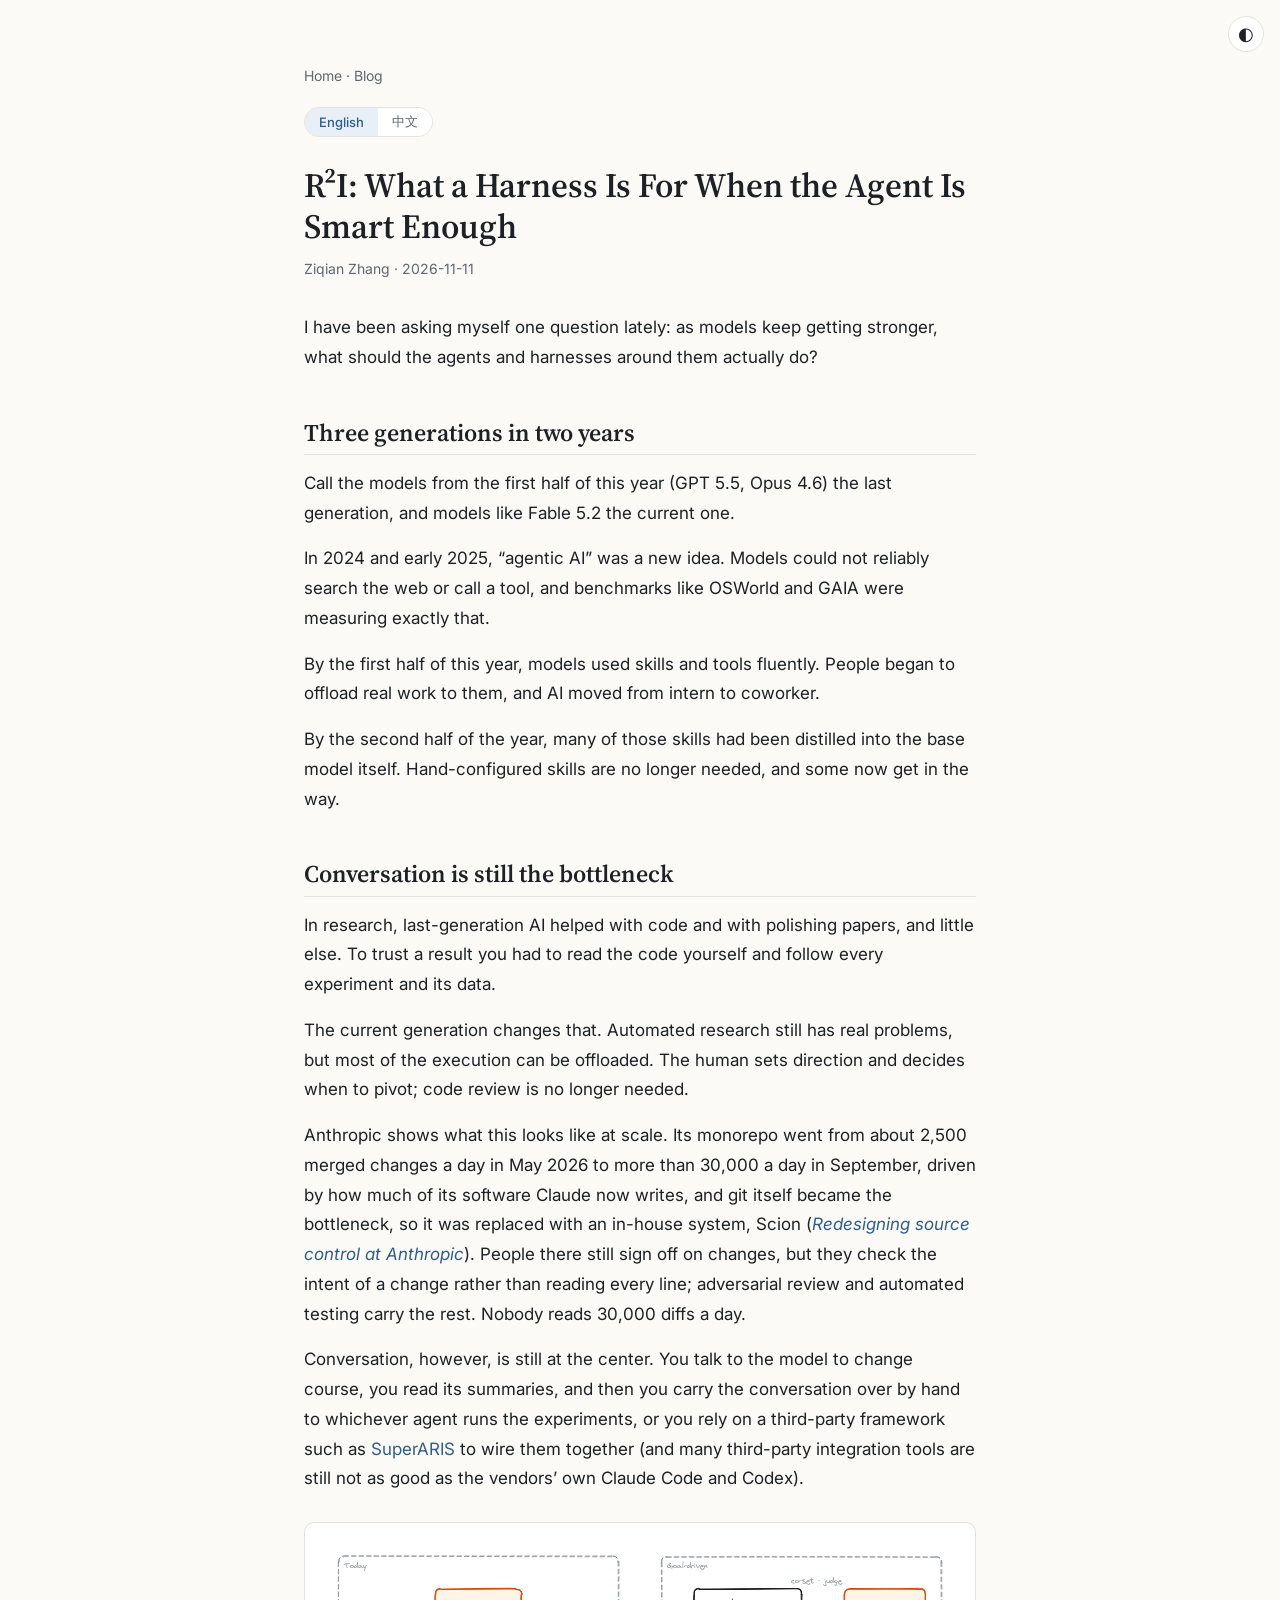
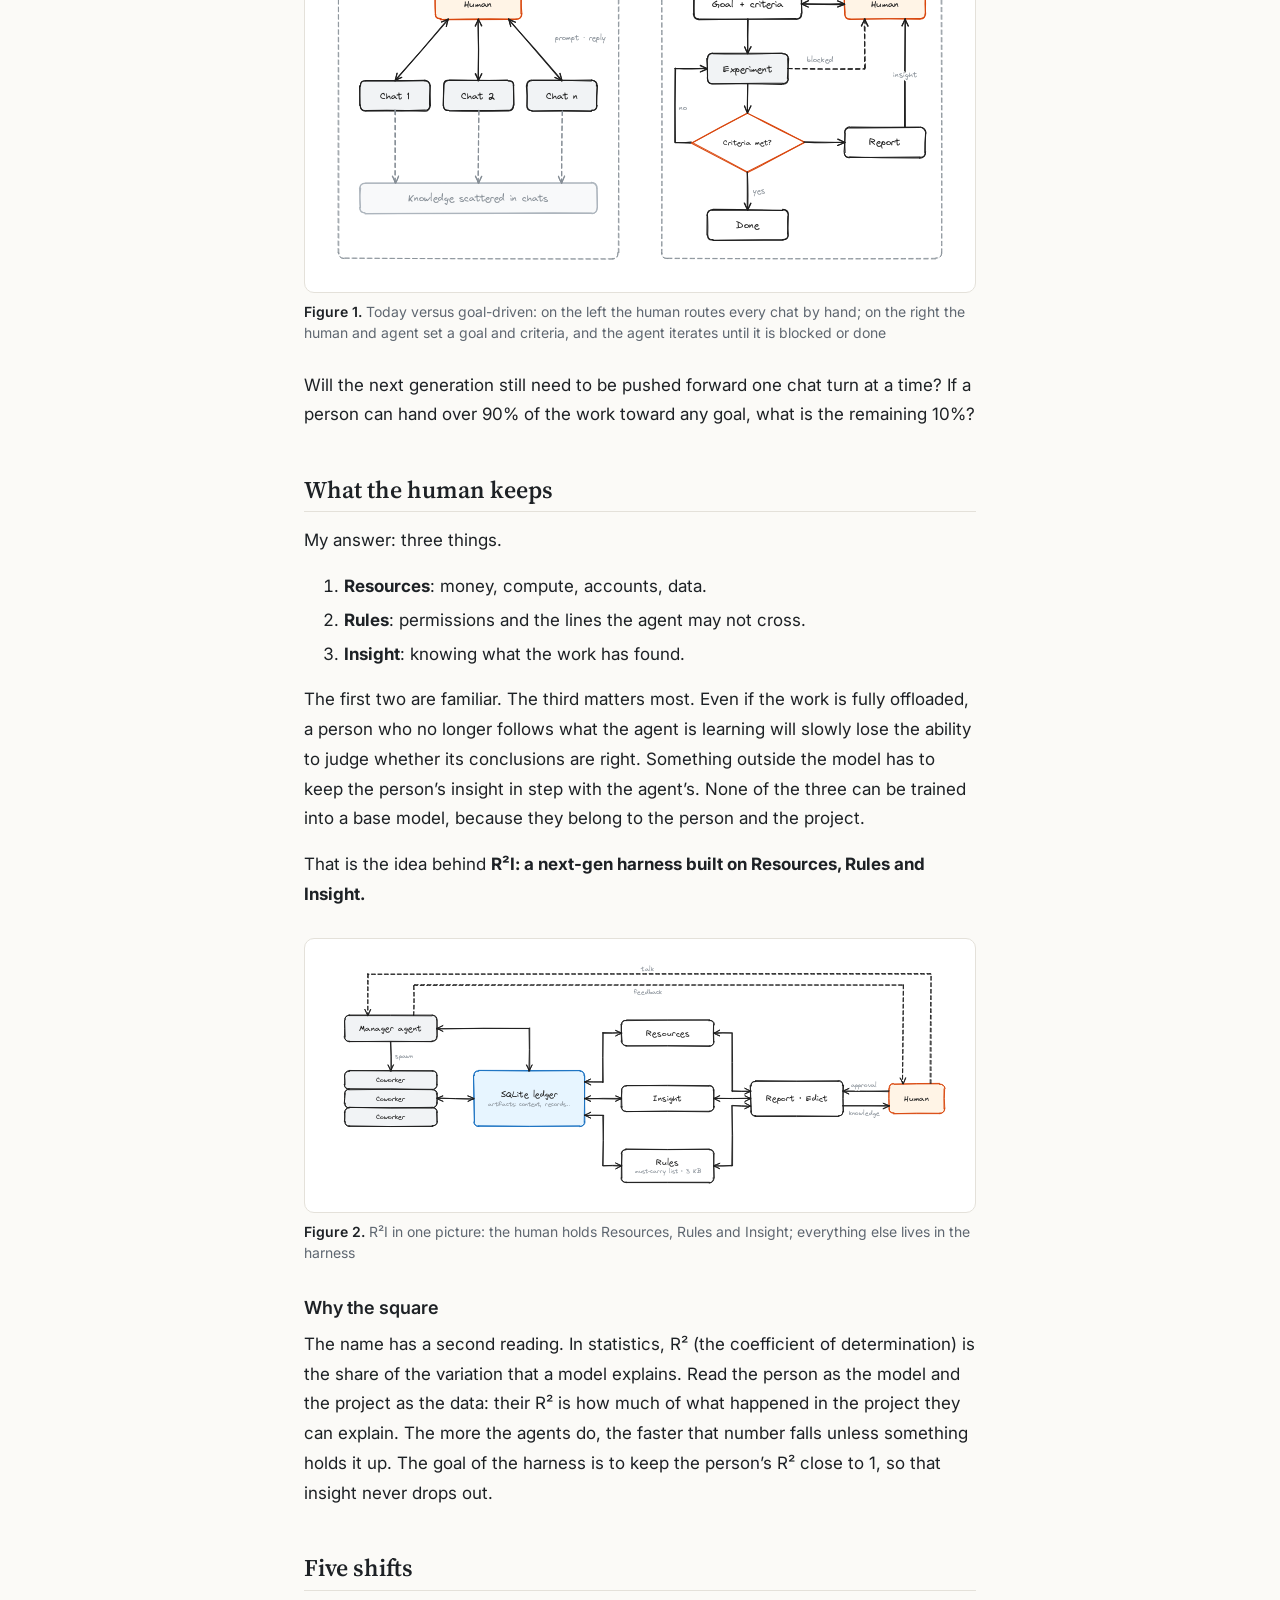
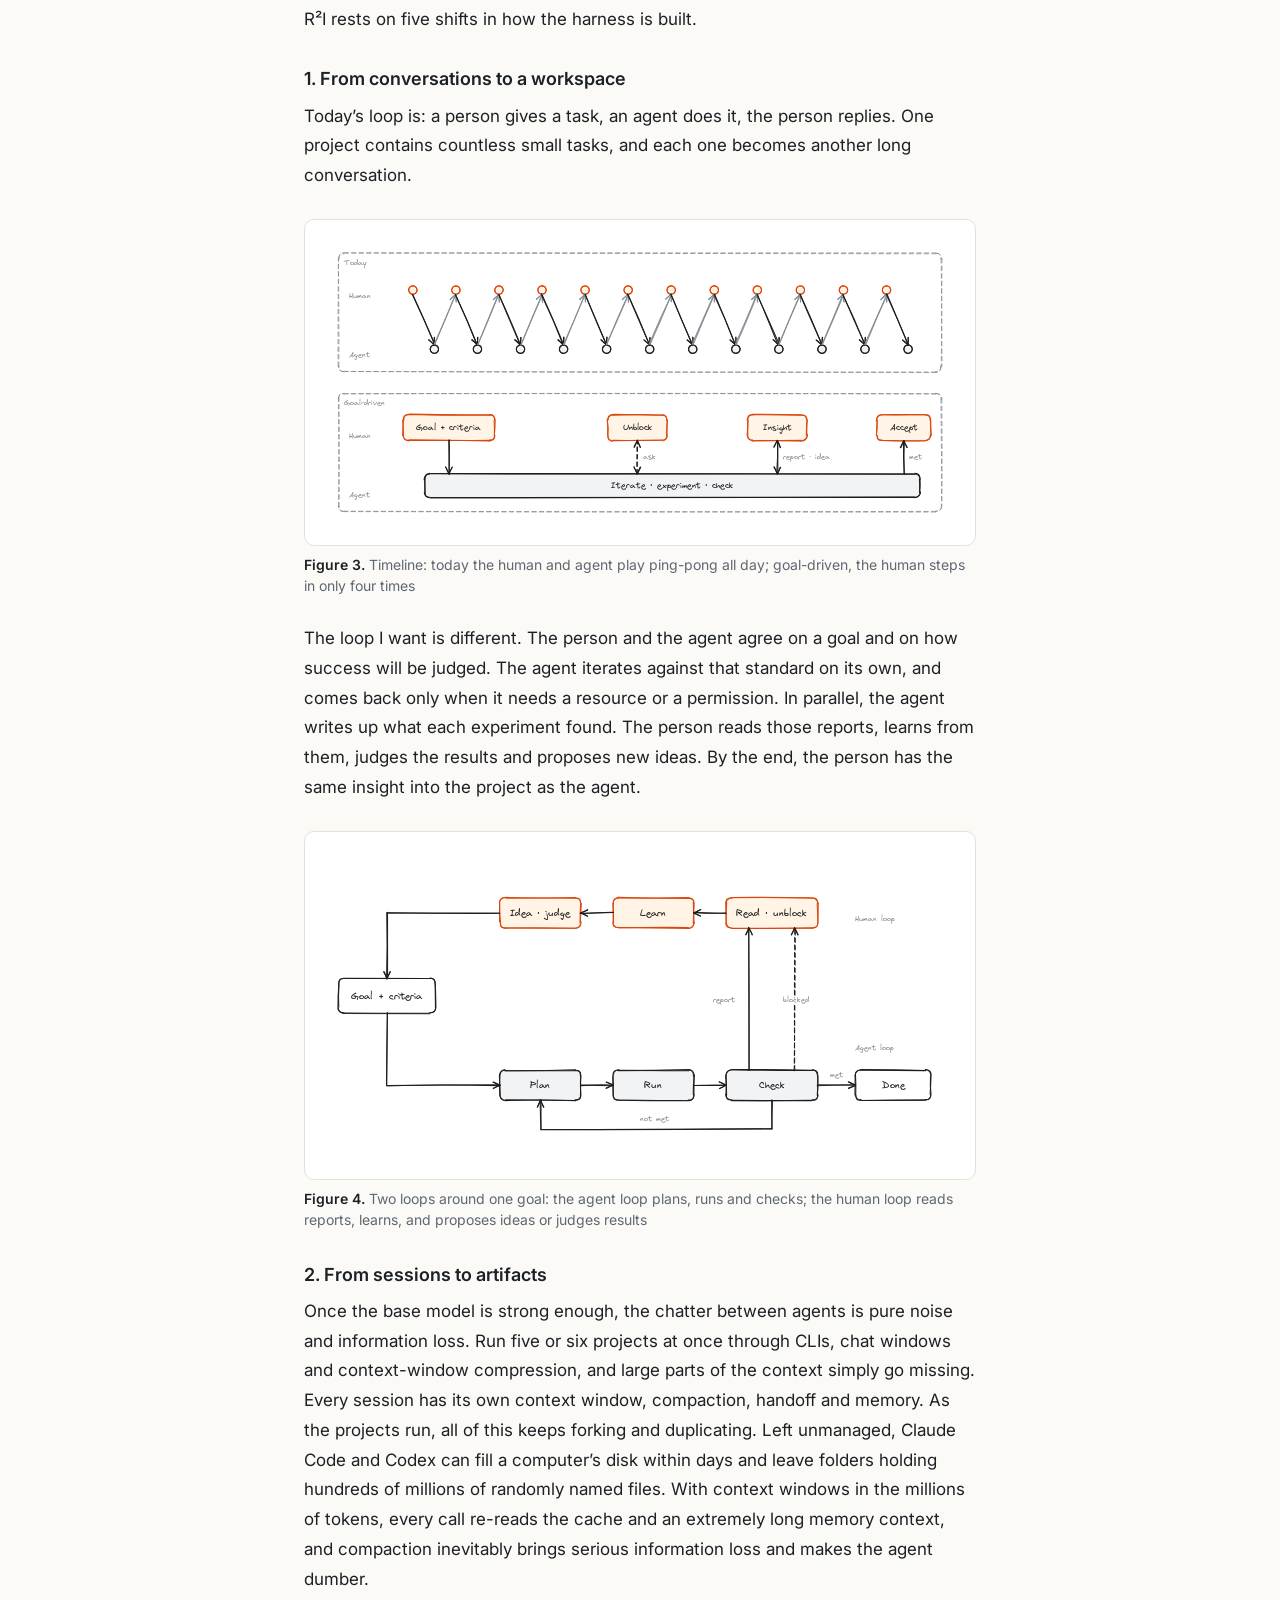
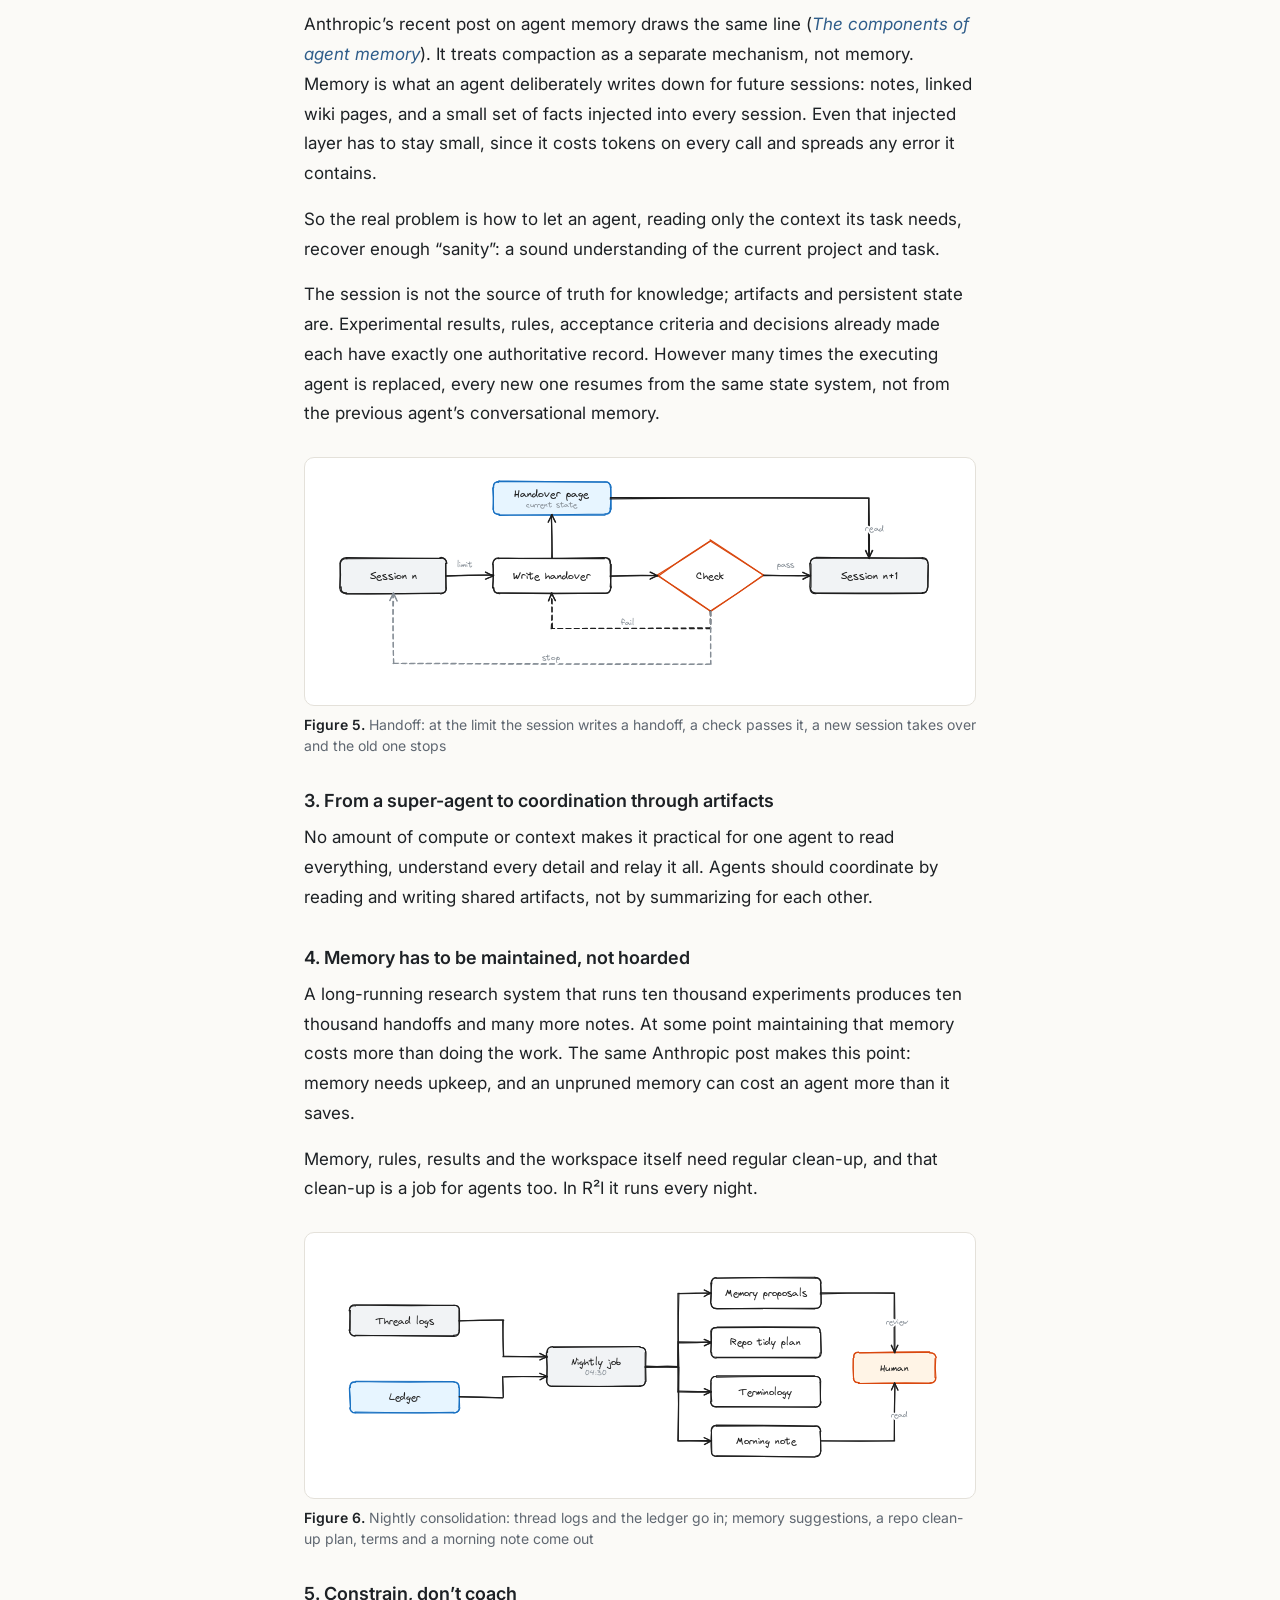
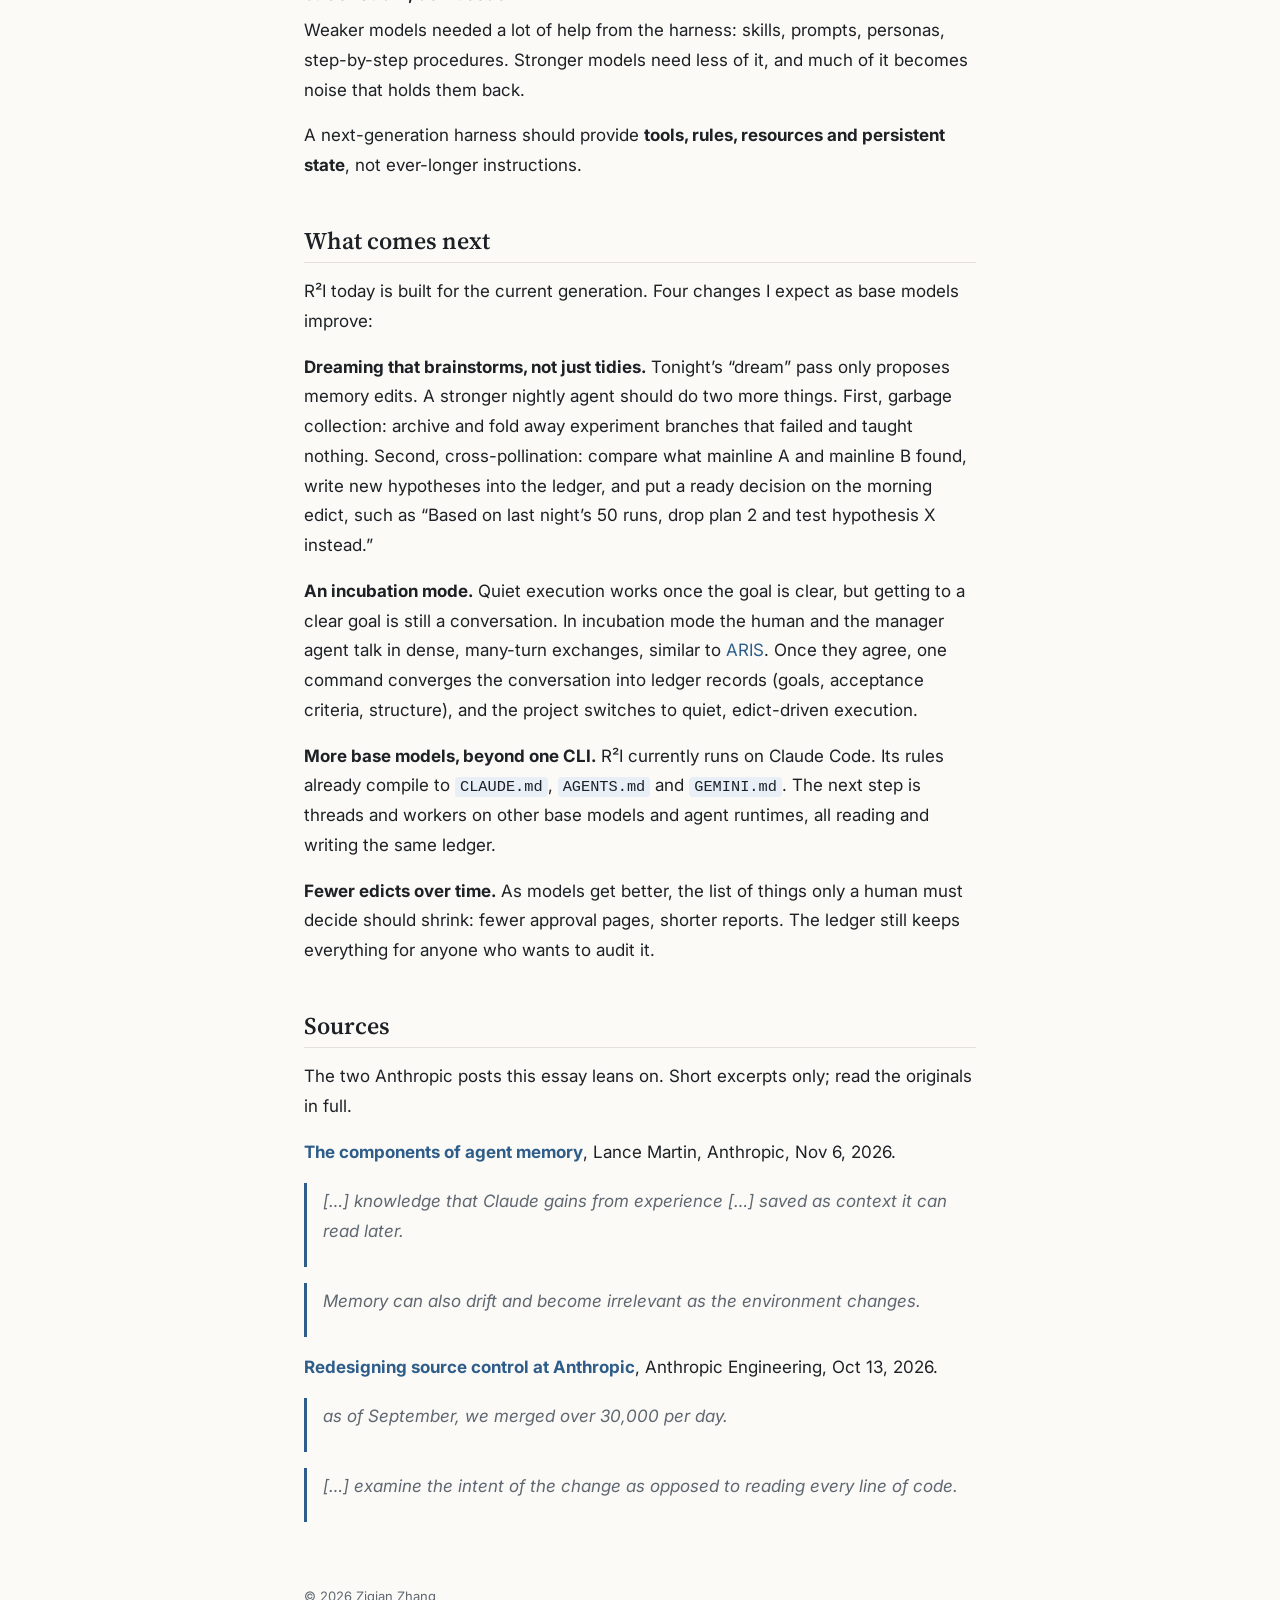
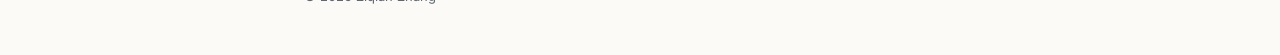
==== blog/r2i/index.html @ fbc0182d "Add blog: R²I post (English and Chinese) and blog index Co-Authored-By: Claude Opus 5.5 <noreply@ant" ====
<!doctype html>
<html lang="en">
<head>
<meta charset="utf-8">
<meta name="viewport" content="width=device-width, initial-scale=1">
<title>R²I: What a Harness Is For When the Agent Is Smart Enough</title>
<meta name="description" content="Resources, Rules, Insight: what a person should still hold when agents do the work, and five shifts for next-gen harnesses.">
<link rel="preconnect" href="https://fonts.googleapis.com">
<link rel="preconnect" href="https://fonts.gstatic.com" crossorigin>
<link href="https://fonts.googleapis.com/css2?family=Inter:wght@400;500;600&family=Source+Serif+4:opsz,wght@8..60,600&display=swap" rel="stylesheet">
<link rel="stylesheet" href="../../assets/style.css">
<link rel="stylesheet" href="../../blog/blog.css">
</head>
<body>
<button class="theme-toggle" id="theme-toggle" type="button" aria-label="Toggle dark mode">◐</button>

<main class="post">
<nav class="crumbs"><a href="../../">Home</a> · <a href="../">Blog</a></nav>
<div class="lang-toggle" role="group" aria-label="Language"><button type="button" data-set-lang="en">English</button><button type="button" data-set-lang="zh">中文</button></div>
<article data-lang="en">
<header class="post-head"><h1>R²I: What a Harness Is For When the Agent Is Smart Enough</h1><p class="byline">Ziqian Zhang · <time datetime="2026-11-11">2026-11-11</time></p></header>
<p>I have been asking myself one question lately: as models keep getting stronger, what should the agents and harnesses around them actually do?</p>
<h2 id="three-generations-in-two-years">Three generations in two years</h2>
<p>Call the models from the first half of this year (GPT 5.5, Opus 4.6) the last generation, and models like Fable 5.2 the current one.</p>
<p>In 2024 and early 2025, “agentic AI” was a new idea. Models could not reliably search the web or call a tool, and benchmarks like OSWorld and GAIA were measuring exactly that.</p>
<p>By the first half of this year, models used skills and tools fluently. People began to offload real work to them, and AI moved from intern to coworker.</p>
<p>By the second half of the year, many of those skills had been distilled into the base model itself. Hand-configured skills are no longer needed, and some now get in the way.</p>
<h2 id="conversation-is-still-the-bottleneck">Conversation is still the bottleneck</h2>
<p>In research, last-generation AI helped with code and with polishing papers, and little else. To trust a result you had to read the code yourself and follow every experiment and its data.</p>
<p>The current generation changes that. Automated research still has real problems, but most of the execution can be offloaded. The human sets direction and decides when to pivot; code review is no longer needed.</p>
<p>Anthropic shows what this looks like at scale. Its monorepo went from about 2,500 merged changes a day in May 2026 to more than 30,000 a day in September, driven by how much of its software Claude now writes, and git itself became the bottleneck, so it was replaced with an in-house system, Scion (<a href="https://www.anthropic.com/engineering/redesigning-source-control"><em>Redesigning source control at Anthropic</em></a>). People there still sign off on changes, but they check the intent of a change rather than reading every line; adversarial review and automated testing carry the rest. Nobody reads 30,000 diffs a day.</p>
<p>Conversation, however, is still at the center. You talk to the model to change course, you read its summaries, and then you carry the conversation over by hand to whichever agent runs the experiments, or you rely on a third-party framework such as <a href="https://github.com/wanshuiyin/SuperARIS">SuperARIS</a> to wire them together (and many third-party integration tools are still not as good as the vendors’ own Claude Code and Codex).</p>
<figure>
<img src="img/a1-mode-side-by-side.svg" alt="Today versus goal-driven: on the left the human routes every chat by hand; on the right the human and agent set a goal and criteria, and the agent iterates until it is blocked or done" />
<figcaption aria-hidden="true">Today versus goal-driven: on the left the human routes every chat by hand; on the right the human and agent set a goal and criteria, and the agent iterates until it is blocked or done</figcaption>
</figure>
<p>Will the next generation still need to be pushed forward one chat turn at a time? If a person can hand over 90% of the work toward any goal, what is the remaining 10%?</p>
<h2 id="what-the-human-keeps">What the human keeps</h2>
<p>My answer: three things.</p>
<ol type="1">
<li><strong>Resources</strong>: money, compute, accounts, data.</li>
<li><strong>Rules</strong>: permissions and the lines the agent may not cross.</li>
<li><strong>Insight</strong>: knowing what the work has found.</li>
</ol>
<p>The first two are familiar. The third matters most. Even if the work is fully offloaded, a person who no longer follows what the agent is learning will slowly lose the ability to judge whether its conclusions are right. Something outside the model has to keep the person’s insight in step with the agent’s. None of the three can be trained into a base model, because they belong to the person and the project.</p>
<p>That is the idea behind <strong>R²I: a next-gen harness built on Resources, Rules and Insight.</strong></p>
<figure>
<img src="img/c-simple.svg" alt="R²I in one picture: the human holds Resources, Rules and Insight; everything else lives in the harness" />
<figcaption aria-hidden="true">R²I in one picture: the human holds Resources, Rules and Insight; everything else lives in the harness</figcaption>
</figure>
<h3 id="why-the-square">Why the square</h3>
<p>The name has a second reading. In statistics, R² (the coefficient of determination) is the share of the variation that a model explains. Read the person as the model and the project as the data: their R² is how much of what happened in the project they can explain. The more the agents do, the faster that number falls unless something holds it up. The goal of the harness is to keep the person’s R² close to 1, so that insight never drops out.</p>
<h2 id="five-shifts">Five shifts</h2>
<p>R²I rests on five shifts in how the harness is built.</p>
<h3 id="from-conversations-to-a-workspace">1. From conversations to a workspace</h3>
<p>Today’s loop is: a person gives a task, an agent does it, the person replies. One project contains countless small tasks, and each one becomes another long conversation.</p>
<figure>
<img src="img/a2-mode-timeline.svg" alt="Timeline: today the human and agent play ping-pong all day; goal-driven, the human steps in only four times" />
<figcaption aria-hidden="true">Timeline: today the human and agent play ping-pong all day; goal-driven, the human steps in only four times</figcaption>
</figure>
<p>The loop I want is different. The person and the agent agree on a goal and on how success will be judged. The agent iterates against that standard on its own, and comes back only when it needs a resource or a permission. In parallel, the agent writes up what each experiment found. The person reads those reports, learns from them, judges the results and proposes new ideas. By the end, the person has the same insight into the project as the agent.</p>
<figure>
<img src="img/a3-mode-two-loops.svg" alt="Two loops around one goal: the agent loop plans, runs and checks; the human loop reads reports, learns, and proposes ideas or judges results" />
<figcaption aria-hidden="true">Two loops around one goal: the agent loop plans, runs and checks; the human loop reads reports, learns, and proposes ideas or judges results</figcaption>
</figure>
<h3 id="from-sessions-to-artifacts">2. From sessions to artifacts</h3>
<p>Once the base model is strong enough, the chatter between agents is pure noise and information loss. Run five or six projects at once through CLIs, chat windows and context-window compression, and large parts of the context simply go missing. Every session has its own context window, compaction, handoff and memory. As the projects run, all of this keeps forking and duplicating. Left unmanaged, Claude Code and Codex can fill a computer’s disk within days and leave folders holding hundreds of millions of randomly named files. With context windows in the millions of tokens, every call re-reads the cache and an extremely long memory context, and compaction inevitably brings serious information loss and makes the agent dumber.</p>
<p>Anthropic’s recent post on agent memory draws the same line (<a href="https://www.anthropic.com/research/components-of-agent-memory"><em>The components of agent memory</em></a>). It treats compaction as a separate mechanism, not memory. Memory is what an agent deliberately writes down for future sessions: notes, linked wiki pages, and a small set of facts injected into every session. Even that injected layer has to stay small, since it costs tokens on every call and spreads any error it contains.</p>
<p>So the real problem is how to let an agent, reading only the context its task needs, recover enough “sanity”: a sound understanding of the current project and task.</p>
<p>The session is not the source of truth for knowledge; artifacts and persistent state are. Experimental results, rules, acceptance criteria and decisions already made each have exactly one authoritative record. However many times the executing agent is replaced, every new one resumes from the same state system, not from the previous agent’s conversational memory.</p>
<figure>
<img src="img/d3-handover.svg" alt="Handoff: at the limit the session writes a handoff, a check passes it, a new session takes over and the old one stops" />
<figcaption aria-hidden="true">Handoff: at the limit the session writes a handoff, a check passes it, a new session takes over and the old one stops</figcaption>
</figure>
<h3 id="from-a-super-agent-to-coordination-through-artifacts">3. From a super-agent to coordination through artifacts</h3>
<p>No amount of compute or context makes it practical for one agent to read everything, understand every detail and relay it all. Agents should coordinate by reading and writing shared artifacts, not by summarizing for each other.</p>
<h3 id="memory-has-to-be-maintained-not-hoarded">4. Memory has to be maintained, not hoarded</h3>
<p>A long-running research system that runs ten thousand experiments produces ten thousand handoffs and many more notes. At some point maintaining that memory costs more than doing the work. The same Anthropic post makes this point: memory needs upkeep, and an unpruned memory can cost an agent more than it saves.</p>
<p>Memory, rules, results and the workspace itself need regular clean-up, and that clean-up is a job for agents too. In R²I it runs every night.</p>
<figure>
<img src="img/d2-nightly-consolidation.svg" alt="Nightly consolidation: thread logs and the ledger go in; memory suggestions, a repo clean-up plan, terms and a morning note come out" />
<figcaption aria-hidden="true">Nightly consolidation: thread logs and the ledger go in; memory suggestions, a repo clean-up plan, terms and a morning note come out</figcaption>
</figure>
<h3 id="constrain-dont-coach">5. Constrain, don’t coach</h3>
<p>Weaker models needed a lot of help from the harness: skills, prompts, personas, step-by-step procedures. Stronger models need less of it, and much of it becomes noise that holds them back.</p>
<p>A next-generation harness should provide <strong>tools, rules, resources and persistent state</strong>, not ever-longer instructions.</p>
<h2 id="what-comes-next">What comes next</h2>
<p>R²I today is built for the current generation. Four changes I expect as base models improve:</p>
<p><strong>Dreaming that brainstorms, not just tidies.</strong> Tonight’s “dream” pass only proposes memory edits. A stronger nightly agent should do two more things. First, garbage collection: archive and fold away experiment branches that failed and taught nothing. Second, cross-pollination: compare what mainline A and mainline B found, write new hypotheses into the ledger, and put a ready decision on the morning edict, such as “Based on last night’s 50 runs, drop plan 2 and test hypothesis X instead.”</p>
<p><strong>An incubation mode.</strong> Quiet execution works once the goal is clear, but getting to a clear goal is still a conversation. In incubation mode the human and the manager agent talk in dense, many-turn exchanges, similar to <a href="https://github.com/wanshuiyin/Auto-claude-code-research-in-sleep">ARIS</a>. Once they agree, one command converges the conversation into ledger records (goals, acceptance criteria, structure), and the project switches to quiet, edict-driven execution.</p>
<p><strong>More base models, beyond one CLI.</strong> R²I currently runs on Claude Code. Its rules already compile to <code>CLAUDE.md</code>, <code>AGENTS.md</code> and <code>GEMINI.md</code>. The next step is threads and workers on other base models and agent runtimes, all reading and writing the same ledger.</p>
<p><strong>Fewer edicts over time.</strong> As models get better, the list of things only a human must decide should shrink: fewer approval pages, shorter reports. The ledger still keeps everything for anyone who wants to audit it.</p>
<h2 id="sources">Sources</h2>
<p>The two Anthropic posts this essay leans on. Short excerpts only; read the originals in full.</p>
<p><strong><a href="https://www.anthropic.com/research/components-of-agent-memory">The components of agent memory</a></strong>, Lance Martin, Anthropic, Nov 6, 2026.</p>
<blockquote>
<p>[…] knowledge that Claude gains from experience […] saved as context it can read later.</p>
</blockquote>
<blockquote>
<p>Memory can also drift and become irrelevant as the environment changes.</p>
</blockquote>
<p><strong><a href="https://www.anthropic.com/engineering/redesigning-source-control">Redesigning source control at Anthropic</a></strong>, Anthropic Engineering, Oct 13, 2026.</p>
<blockquote>
<p>as of September, we merged over 30,000 per day.</p>
</blockquote>
<blockquote>
<p>[…] examine the intent of the change as opposed to reading every line of code.</p>
</blockquote>

</article>
<article data-lang="zh" hidden>
<header class="post-head"><h1>R²I：当 Agent 足够聪明时，Harness 还该做什么</h1><p class="byline">Ziqian Zhang · <time datetime="2026-11-11">2026-11-11</time></p></header>
<p>我最近一直在思考，面对 Next-Gen AI，我们究竟该怎么设计对应的 Agent 和 Harness。</p>
<h2 id="ai-演进的脉络">AI 演进的脉络</h2>
<p>我把今年上半年的诸如 GPT 5.5、Opus 4.6 等等称为上一代的 AI，Fable 5.2 等等称作这一代，稍微回顾一下 AI 演进的脉络：在 2024 到 2025 年初，Agentic AI 还是个很新的概念，那时候的模型连基本的网页搜索、调用 tools 还做不到，那个时候还有诸如 OSWorld、GAIA 等 benchmark。</p>
<p>到了今年上半年，AI 已经能够熟练用各种 Skills 和 Tools，人类也开始把一大部分工作 offload 给 AI，AI 已经从“intern”转成了“coworker”；而到了今年下半年，很多 Skills 已经被直接 distill 进 base model 里了，根本不需要人再去手动配置各种 Skills，甚至 skills 已经开始拖累现在的 base model。</p>
<h2 id="对话依旧是瓶颈">对话依旧是瓶颈</h2>
<p>这就引来了一个现实问题，人该如何与 next-gen AI 一起 cowork？拿 research 来说，在 past-gen AI 的时候，绝大部分工作还得人自己干，AI 基本只能辅助一下写代码和润色 paper，人基本要亲自盯着代码、或者完整跟进每一个实验的过程和数据，才能拿到一个靠谱的结果。到了今年这一代，虽然 Auto Research 有很多问题，但大量具体执行的工作已经可以 offload，人只需要把控大方向、做 pivot 就够了，不用再 code review。</p>
<p>Anthropic 自己的 monorepo 就是一个例子：每天合并的代码变更从 2026 年 5 月的约 2,500 个涨到 9 月的 30,000 多个，git 本身成了瓶颈，于是换成了自研的 Scion；他们的工程师看的是变更的意图，不再逐行读代码（见文末原文）。</p>
<p>但是，在今年这一代，“对话”依旧不可或缺，人还是需要和 AI 持续对话来 pivot 或者查看 AI 的总结，再手动把聊天转交给跑实验的 Agent，或者靠 <a href="https://github.com/wanshuiyin/SuperARIS">SuperARIS</a> 这类第三方框架去做集成（且不论现在很多第三方集成工具的质量还不如直接用基模厂商的 Claude Code、Codex）。</p>
<figure>
<img src="img/a1-mode-side-by-side.svg" alt="现在和目标驱动的对照：左边人给每段对话当路由；右边人和 agent 先定目标和验收标准，agent 自己迭代，卡住或完成才找人" />
<figcaption aria-hidden="true">现在和目标驱动的对照：左边人给每段对话当路由；右边人和 agent 先定目标和验收标准，agent 自己迭代，卡住或完成才找人</figcaption>
</figure>
<p>那么，到了再下一代 AI，它还需要人类通过高频的多轮对话去一步步推着走吗？面对任何目标，人类是不是可以把 90% 以上的工作都彻底交给 AI？那么人到底应该在下一代 workflow/harness 里扮演什么角色？</p>
<h2 id="当-agent-足够聪明时harness-还需要负责什么">当 Agent 足够聪明时，Harness 还需要负责什么？</h2>
<p>我的答案是人只需要掌管三件事：</p>
<ol type="1">
<li>Resources</li>
<li>Rules / permission</li>
<li>Insight</li>
</ol>
<p>为什么？前两项不用过多说明，第三项我认为是最重要的。随着 AI 的能力越来越强，即便工作可以 offload 给 agent，但假如人类和 AI 的知识不能同步，不能和 AI 在推进的同时一起成长，人类在长久失去上下文认知的节奏下会慢慢失去 judge AI 判断的能力。因此必然需要有外部的 harness 来负责帮助人类理解 AI 到底在做什么。这三点无法被内化进任何 base model。</p>
<p>基于以上三点，我提出 R²I：Next-Gen Harness based on Resources, Rules, Insight。</p>
<figure>
<img src="img/c-simple.svg" alt="R²I 一张图：人掌管资源、规则、洞见，其余都在 harness 里" />
<figcaption aria-hidden="true">R²I 一张图：人掌管资源、规则、洞见，其余都在 harness 里</figcaption>
</figure>
<h3 id="为什么是平方">为什么是平方</h3>
<p>这个名字还有第二层意思。统计里的 R²（决定系数）衡量一个模型能解释数据中多少比例的变化。把人看作模型、把项目看作数据，人的 R² 就是他能解释项目里发生的事情的程度。agent 干的活越多，这个数掉得越快，除非有东西把它托住。Harness 的目标，就是让人对项目的 R² 保持接近 1：Insight 不掉线。</p>
<h2 id="五个转变">五个转变</h2>
<h3 id="从-conversation-centric-转向-workspace-centric">1. 从 Conversation-Centric 转向 Workspace-Centric</h3>
<p>现在的 research flow 是：人类提出任务 → Agent 执行 → 人类继续对话，在一个大任务下有无数小任务，每一个都需要持久对话。</p>
<figure>
<img src="img/a2-mode-timeline.svg" alt="时间轴：现在人和 agent 来回打乒乓；目标驱动时人只介入四次" />
<figcaption aria-hidden="true">时间轴：现在人和 agent 来回打乒乓；目标驱动时人只介入四次</figcaption>
</figure>
<p>未来的结构应该是：人类和 AI 共同设定一个目标和验收标准 → agent 按照验收标准持续自我迭代和实验 → 遇到资源问题、权限问题找人类解决 → 继续直到标准达标。与此同时，人类持续接收 AI 根据实验写的报告和 insight → 学习到新的知识和 insight → 提出新的想法、judge 实验结果 → 同样获得了项目的一切知识。</p>
<figure>
<img src="img/a3-mode-two-loops.svg" alt="两个循环接回同一个目标：agent 循环计划、运行、检查；人的循环读报告、学习、出主意和评判结果" />
<figcaption aria-hidden="true">两个循环接回同一个目标：agent 循环计划、运行、检查；人的循环读报告、学习、出主意和评判结果</figcaption>
</figure>
<h3 id="从-sessionagent-centric-转向-artifact-centric从-compaction-转向-handoff-uniform-artifact">2. 从 Session/Agent-Centric 转向 Artifact-Centric，从 compaction 转向 handoff + uniform artifact</h3>
<p>当 base model 足够强，agent 之间的废话全是 noise 和信息丢失。在同时推进 5 到 6 个项目时，依赖 CLI 或聊天窗口和 context window 的 compression 会导致严重的上下文遗漏。每个 Session 都有自己的 Context Window、Compaction、Handoff 和 Memory。随着项目运行，这些信息会不断分叉和重复，如果不加管制，Claude Code 和 Codex 能在几天内把电脑磁盘占满，文件夹充满上亿随机命名的文件；context window 上百万时，每次调用都会重新读取一遍缓存和极长的记忆上下文，compaction 又不可避免地带来严重的信息损失和降智。</p>
<p>Anthropic 最近讲 agent memory 的文章也划了同样的界线：compaction 不算 memory；memory 是 agent 为以后的 session 有意写下的东西，而且需要维护，不然会随环境变化而过时（见文末原文）。</p>
<p>因此，真正需要解决的是如何让 Agent 在只读取任务必要上下文的前提下，恢复足够完整的“sanity”，即对当前项目/任务的理解。</p>
<p>Session 不是知识的正本，Artifact 和持久化状态才是。实验结果、规则、验收标准、已作出的决定只保存一份权威记录。无论替换多少次执行 Agent，它们都从同一个状态系统恢复工作，而不是依靠前一个 Agent 的对话记忆。</p>
<figure>
<img src="img/d3-handover.svg" alt="交接：到线写交接，过检查后新 session 接手，旧 session 停" />
<figcaption aria-hidden="true">交接：到线写交接，过检查后新 session 接手，旧 session 停</figcaption>
</figure>
<h3 id="从-super-agent-转向-agent-to-artifact-coordination">3. 从 “Super-agent” 转向 “Agent-to-Artifact Coordination”</h3>
<p>即便拥有再多算力和上下文窗口，也很难存在一个阅读所有工作、理解所有细节、转述所有内容的 super-agent。</p>
<h3 id="memory-需要主动维护而不是无限积累">4. Memory 需要主动维护，而不是无限积累</h3>
<p>如果一个长期运行的研究系统做了一万个实验，生成一万个 Handoff，以及更多中间文档，最后维护这些 Memory 的成本可能超过执行成本。</p>
<p>Memory、rules、results 和 workspace 需要定期由 agent 进行整理。</p>
<figure>
<img src="img/d2-nightly-consolidation.svg" alt="夜间整理：线程日志和台账进去，出记忆建议、仓库整理计划、术语和早报" />
<figcaption aria-hidden="true">夜间整理：线程日志和台账进去，出记忆建议、仓库整理计划、术语和早报</figcaption>
</figure>
<h3 id="下一代-harness-应该更多地控制-ai而不是指导-ai">5. 下一代 Harness 应该更多地控制 AI，而不是指导 AI</h3>
<p>对能力较弱的模型，Harness 要提供大量 skills、prompt、character description 和执行步骤等等。但随着模型能力的增强，大多数都会变成冗余的 context，甚至干扰模型发挥能力。</p>
<p>Tools + Rules + Resources + Persistent State，而不是 skills + prompt。</p>
<h2 id="下一步设想">下一步设想</h2>
<p><strong>第一，做梦从整理升级为自我 brainstorm。</strong> 到了下一代基模，“做梦 Agent”在夜间不仅应该做垃圾回收（Garbage Collection，比如自动将 experiments 表里失败且无价值的分支归档折叠），还应该做跨主线的知识交叉（Cross-Pollination）：对比 A 主线和 B 主线的实验结果，主动在 hypotheses 表里生成新的假设，并在早上 7 点的奏折里直接给出一个“基于昨晚 50 组实验，建议废弃原方案二、改测新假设 X”的拍板选项。</p>
<p><strong>第二，孵化模式。</strong> 在这个模式下，人类与主 Agent 进行高密度的多轮对话（类似 <a href="https://github.com/wanshuiyin/Auto-claude-code-research-in-sleep">ARIS</a>），一旦达成共识，一键调用脚本将对话收敛转化为台账中的 goals、criteria 和 structures 表记录，随后无缝切入“批奏折”的静默执行模式。</p>
<p><strong>第三，支持更多 base model，脱离 Claude CLI。</strong> 规则已经能生成 CLAUDE.md、AGENTS.md 和 GEMINI.md，下一步让线程和 worker 跑在别的基础模型上，共用同一份台账。</p>
<p><strong>第四，奏折越来越少。</strong> 随着 AI 能力越来越强，需要人看的报告和 Edict 会逐渐减少。</p>
<h2 id="原文">原文</h2>
<p>文中引用的两篇 Anthropic 文章。这里只摘短句，全文请看原文。</p>
<p><strong><a href="https://www.anthropic.com/research/components-of-agent-memory">The components of agent memory</a></strong>，Lance Martin，Anthropic，2026-11-06。</p>
<blockquote>
<p>[…] knowledge that Claude gains from experience […] saved as context it can read later.</p>
</blockquote>
<blockquote>
<p>Memory can also drift and become irrelevant as the environment changes.</p>
</blockquote>
<p><strong><a href="https://www.anthropic.com/engineering/redesigning-source-control">Redesigning source control at Anthropic</a></strong>，Anthropic Engineering，2026-10-13。</p>
<blockquote>
<p>as of September, we merged over 30,000 per day.</p>
</blockquote>
<blockquote>
<p>[…] examine the intent of the change as opposed to reading every line of code.</p>
</blockquote>

</article>
</main>
<footer class="post-foot">© 2026 Ziqian Zhang</footer>
<script>
(function () {
  var root = document.documentElement;
  try { var t = localStorage.getItem("theme"); if (t) root.dataset.theme = t; } catch (_) {}
  document.getElementById("theme-toggle").addEventListener("click", function () {
    var dark = root.dataset.theme ? root.dataset.theme === "dark" : matchMedia("(prefers-color-scheme: dark)").matches;
    root.dataset.theme = dark ? "light" : "dark";
    try { localStorage.setItem("theme", root.dataset.theme); } catch (_) {}
  });
  var btns = document.querySelectorAll("[data-set-lang]");
  function setLang(l) {
    root.lang = l === "zh" ? "zh-CN" : "en";
    document.querySelectorAll("[data-lang]").forEach(function (el) { el.hidden = el.dataset.lang !== l; });
    btns.forEach(function (b) { b.setAttribute("aria-pressed", b.dataset.setLang === l); });
    try { localStorage.setItem("lang", l); } catch (_) {}
  }
  btns.forEach(function (b) { b.addEventListener("click", function () { setLang(b.dataset.setLang); history.replaceState(null, "", "#" + b.dataset.setLang); }); });
  var l = location.hash === "#zh" ? "zh" : location.hash === "#en" ? "en" : null;
  if (!l) { try { l = localStorage.getItem("lang"); } catch (_) {} }
  setLang(l === "zh" ? "zh" : "en");
})();
</script>
</body>
</html>
---- assets/style.css ----
:root {
  --bg: #fbfaf7;
  --surface: #ffffff;
  --text: #1d2125;
  --muted: #5f6771;
  --border: #e4e1da;
  --accent: #2f5d8a;
  --accent-soft: #e8eff6;
  --serif: "Source Serif 4", Georgia, serif;
  --sans: "Inter", system-ui, -apple-system, "PingFang SC", sans-serif;
}
@media (prefers-color-scheme: dark) {
  :root:not([data-theme="light"]) {
    --bg: #15181c;
    --surface: #1c2026;
    --text: #e6e8eb;
    --muted: #9aa3ad;
    --border: #2c323a;
    --accent: #8db6e0;
    --accent-soft: #22303f;
  }
}
:root[data-theme="dark"] {
  --bg: #15181c;
  --surface: #1c2026;
  --text: #e6e8eb;
  --muted: #9aa3ad;
  --border: #2c323a;
  --accent: #8db6e0;
  --accent-soft: #22303f;
}

* { box-sizing: border-box; }
html { -webkit-text-size-adjust: 100%; }
body {
  margin: 0;
  background: var(--bg);
  color: var(--text);
  font: 16px/1.65 var(--sans);
}
a { color: var(--accent); text-decoration: none; }
a:hover { text-decoration: underline; }

.layout {
  max-width: 1040px;
  margin: 0 auto;
  padding: 64px 32px 32px;
  display: grid;
  grid-template-columns: 260px 1fr;
  gap: 56px;
}

/* ---------- sidebar ---------- */
.profile { position: sticky; top: 48px; align-self: start; }
.avatar {
  width: 160px; height: 160px;
  border-radius: 50%;
  object-fit: cover;
  border: 1px solid var(--border);
  display: block;
}
.profile h1 {
  font: 600 28px/1.2 var(--serif);
  margin: 20px 0 4px;
}
.name-alt { font-weight: 400; color: var(--muted); font-size: 22px; }
.tagline { margin: 0; color: var(--text); }
.location { margin: 0 0 20px; color: var(--muted); font-size: 14px; }
.links { display: flex; flex-direction: column; gap: 6px; }
.links a {
  display: flex; align-items: center; gap: 10px;
  color: var(--text);
  font-size: 15px;
  padding: 4px 0;
}
.links a:hover { color: var(--accent); text-decoration: none; }
.links svg { width: 18px; height: 18px; fill: currentColor; flex: none; }

/* ---------- main ---------- */
section { margin-bottom: 44px; }
h2 {
  font: 600 22px/1.3 var(--serif);
  margin: 0 0 16px;
  padding-bottom: 8px;
  border-bottom: 1px solid var(--border);
}
h3 { font-size: 16px; font-weight: 600; margin: 0; }
p { margin: 0 0 12px; }

.chips { display: flex; flex-wrap: wrap; gap: 8px; margin-top: 4px; }
.chips span {
  background: var(--accent-soft);
  color: var(--accent);
  font-size: 13px;
  padding: 3px 10px;
  border-radius: 999px;
}

.news { display: grid; grid-template-columns: 84px 1fr; gap: 6px 16px; margin: 0; }
.news dt { color: var(--muted); font-variant-numeric: tabular-nums; }
.news dd { margin: 0; }

.entry { margin-bottom: 22px; }
.entry-head { display: flex; justify-content: space-between; gap: 16px; align-items: baseline; }
.entry .sub { display: block; font-weight: 400; color: var(--muted); font-size: 15px; }
.period { color: var(--muted); font-size: 14px; white-space: nowrap; font-variant-numeric: tabular-nums; }
.entry ul { margin: 6px 0 0; padding-left: 20px; }
.entry li { margin-bottom: 2px; }
.meta { margin: 2px 0; color: var(--muted); font-size: 15px; }
.pills { display: flex; gap: 8px; margin-top: 6px; }
.pills a {
  font-size: 12px; text-transform: uppercase; letter-spacing: .04em;
  border: 1px solid var(--border); border-radius: 4px; padding: 1px 8px;
}

.cards { display: grid; grid-template-columns: repeat(auto-fill, minmax(260px, 1fr)); gap: 14px; }
.card {
  display: block;
  background: var(--surface);
  border: 1px solid var(--border);
  border-radius: 10px;
  padding: 16px 18px;
  color: var(--text);
  transition: border-color .15s, transform .15s;
}
.card:hover { border-color: var(--accent); text-decoration: none; transform: translateY(-1px); }
.card h3 { color: var(--accent); margin-bottom: 6px; }
.card p { font-size: 14px; color: var(--muted); margin-bottom: 8px; }
.tags { display: flex; flex-wrap: wrap; gap: 6px; margin: 0 !important; }
.tags span { font-size: 12px; border: 1px solid var(--border); border-radius: 4px; padding: 0 6px; }

footer {
  max-width: 1040px; margin: 0 auto;
  padding: 24px 32px 48px;
  color: var(--muted); font-size: 13px;
}

.theme-toggle {
  position: fixed; top: 16px; right: 16px;
  width: 36px; height: 36px;
  border-radius: 50%;
  border: 1px solid var(--border);
  background: var(--surface);
  color: var(--text);
  font-size: 18px; cursor: pointer;
}

/* ---------- phone ---------- */
@media (max-width: 760px) {
  .layout { grid-template-columns: 1fr; gap: 32px; padding: 56px 16px 16px; }
  .profile { position: static; text-align: center; }
  .avatar { margin: 0 auto; width: 128px; height: 128px; }
  .links { flex-direction: row; flex-wrap: wrap; justify-content: center; gap: 4px 16px; }
  .entry-head { flex-direction: column; gap: 0; }
  .news { grid-template-columns: 1fr; gap: 0; }
  .news dd { margin-bottom: 8px; }
  footer { padding: 16px 16px 32px; }
}

.desc { margin: 6px 0 0; }
.entry h3 .sub { margin-top: 1px; }
---- blog/blog.css ----
/* Blog pages. Colours and fonts come from ../assets/style.css. */
.post { max-width: 720px; margin: 0 auto; padding: 64px 24px 24px; }
.crumbs { font-size: 14px; color: var(--muted); margin-bottom: 20px; }
.crumbs a { color: var(--muted); }

.lang-toggle { display: inline-flex; border: 1px solid var(--border); border-radius: 999px; overflow: hidden; margin-bottom: 28px; }
.lang-toggle button {
  font: 500 13px var(--sans); color: var(--muted); background: var(--surface);
  border: 0; padding: 5px 14px; cursor: pointer;
}
.lang-toggle button[aria-pressed="true"] { background: var(--accent-soft); color: var(--accent); }

.post-head { margin-bottom: 32px; }
.post-head h1, .index-title { font: 600 34px/1.2 var(--serif); margin: 0 0 10px; }
.byline { color: var(--muted); font-size: 14px; margin: 0; }

.post article { font-size: 17px; line-height: 1.75; }
.post article h2 { font: 600 24px/1.3 var(--serif); margin: 44px 0 14px; padding-bottom: 6px; border-bottom: 1px solid var(--border); }
.post article h3 { font: 600 18px/1.4 var(--sans); margin: 32px 0 10px; }
.post article p, .post article ul, .post article ol { margin: 0 0 16px; }
.post article li { margin-bottom: 4px; }
.post article blockquote {
  margin: 0 0 16px; padding: 4px 16px;
  border-left: 3px solid var(--accent); color: var(--muted); font-style: italic;
}
.post article code { font-size: .9em; background: var(--accent-soft); padding: 1px 5px; border-radius: 4px; }

/* Figures: one look for every diagram, numbered per article. */
.post article { counter-reset: fig; }
.post figure { margin: 28px 0; counter-increment: fig; }
.post figure img {
  display: block; width: 100%; height: auto;
  background: #ffffff; border: 1px solid var(--border); border-radius: 10px; padding: 12px;
}
.post figcaption { font-size: 14px; color: var(--muted); margin-top: 8px; line-height: 1.5; }
.post article[data-lang="en"] figcaption::before { content: "Figure " counter(fig) ". "; font-weight: 600; color: var(--text); }
.post article[data-lang="zh"] figcaption::before { content: "图 " counter(fig) "　"; font-weight: 600; color: var(--text); }

.post-list { list-style: none; padding: 0; margin: 24px 0 0; }
.post-list li { padding: 16px 0; border-bottom: 1px solid var(--border); }
.post-list time { display: block; color: var(--muted); font-size: 13px; font-variant-numeric: tabular-nums; }
.post-list a { font: 600 20px/1.35 var(--serif); }
.post-list p { margin: 6px 0 0; color: var(--muted); font-size: 15px; }

.post-foot { max-width: 720px; margin: 0 auto; padding: 24px 24px 48px; color: var(--muted); font-size: 13px; }

@media (max-width: 760px) {
  .post { padding: 56px 16px 16px; }
  .post-head h1, .index-title { font-size: 28px; }
  .post article { font-size: 16px; }
  .post-foot { padding: 16px 16px 32px; }
}
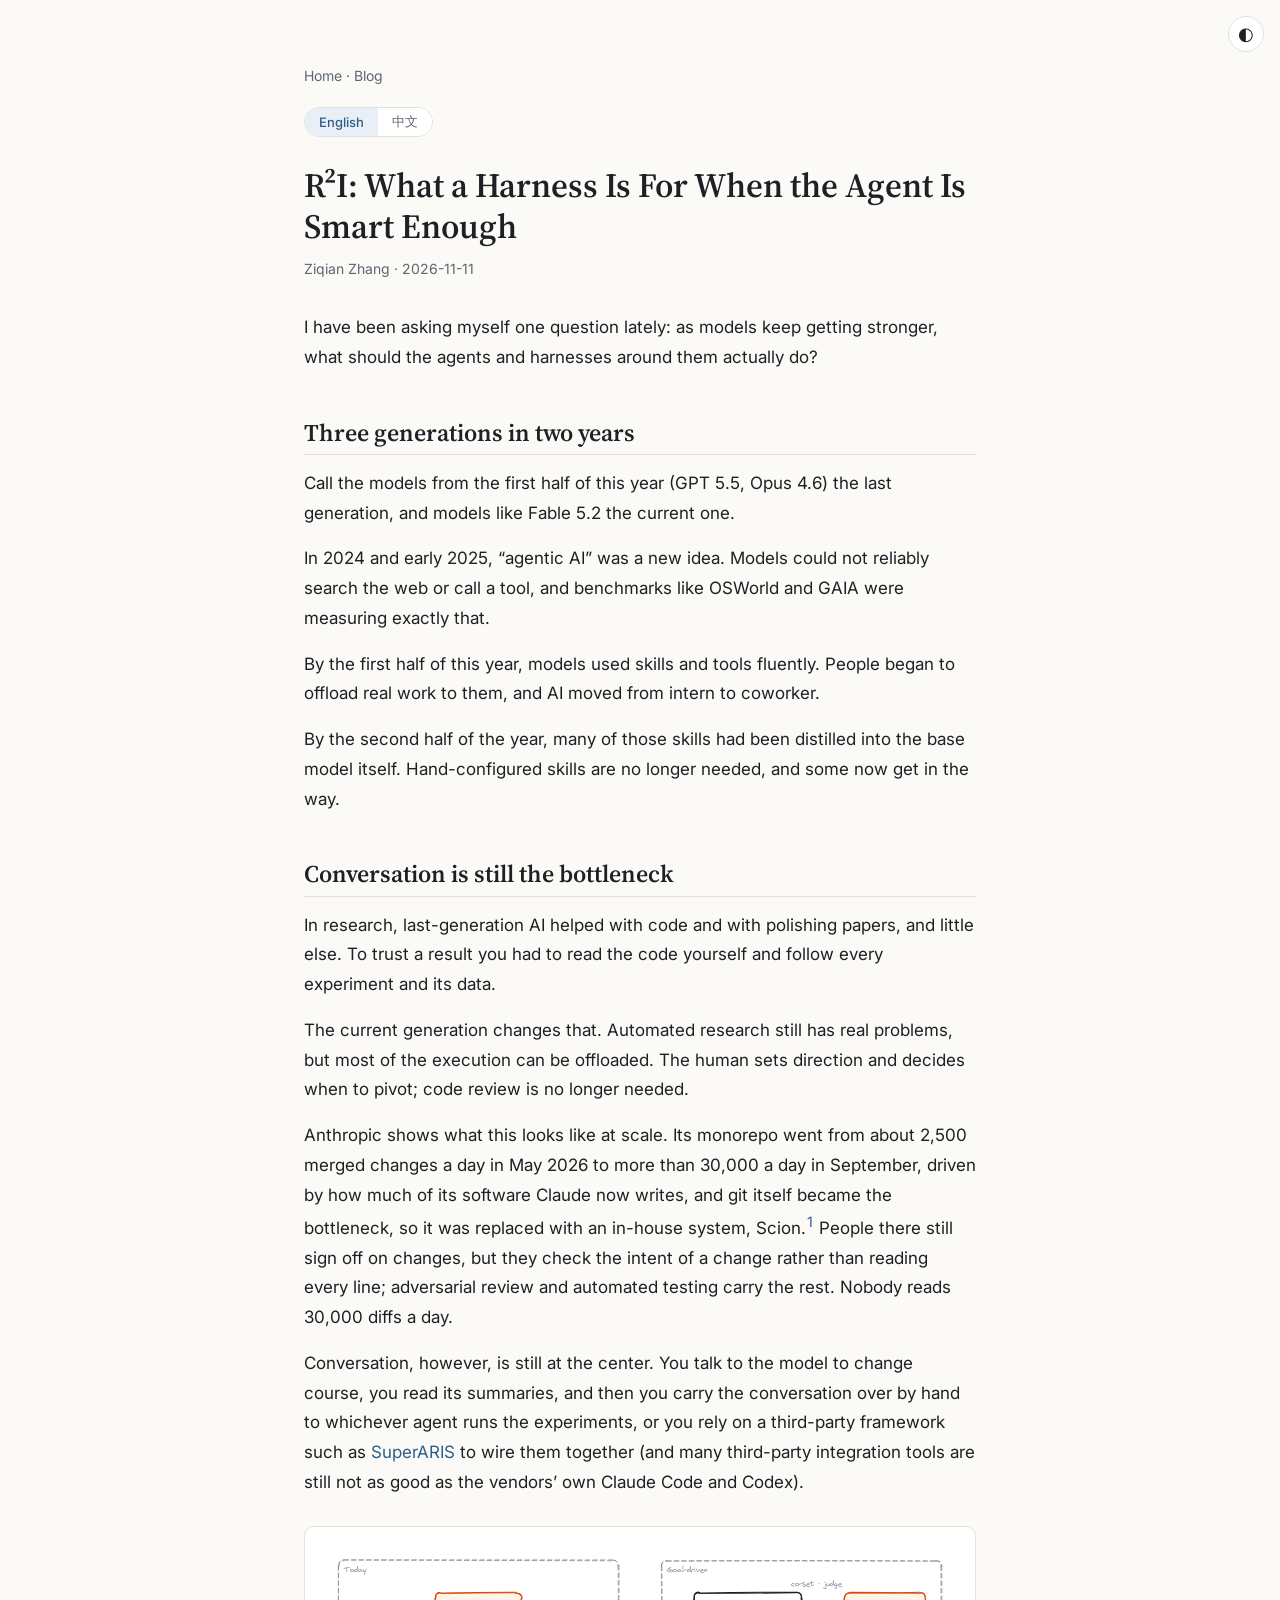
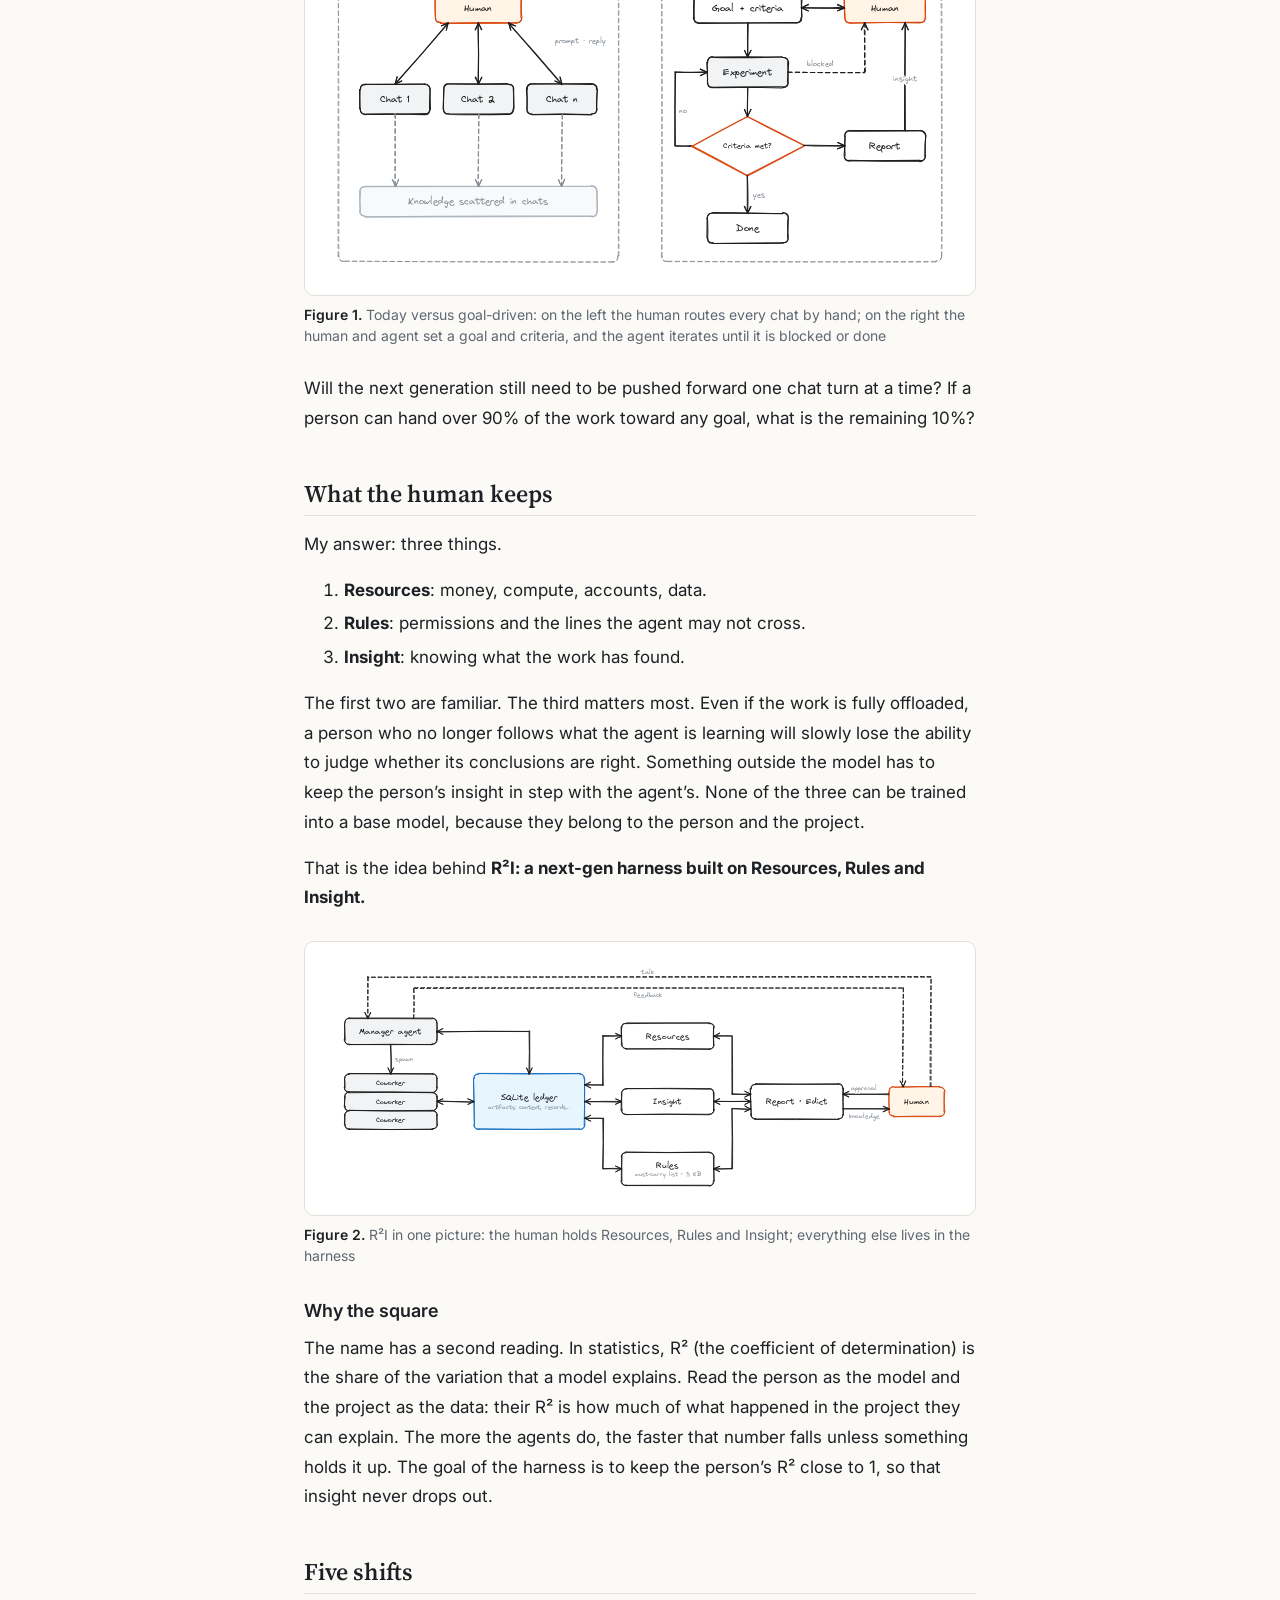
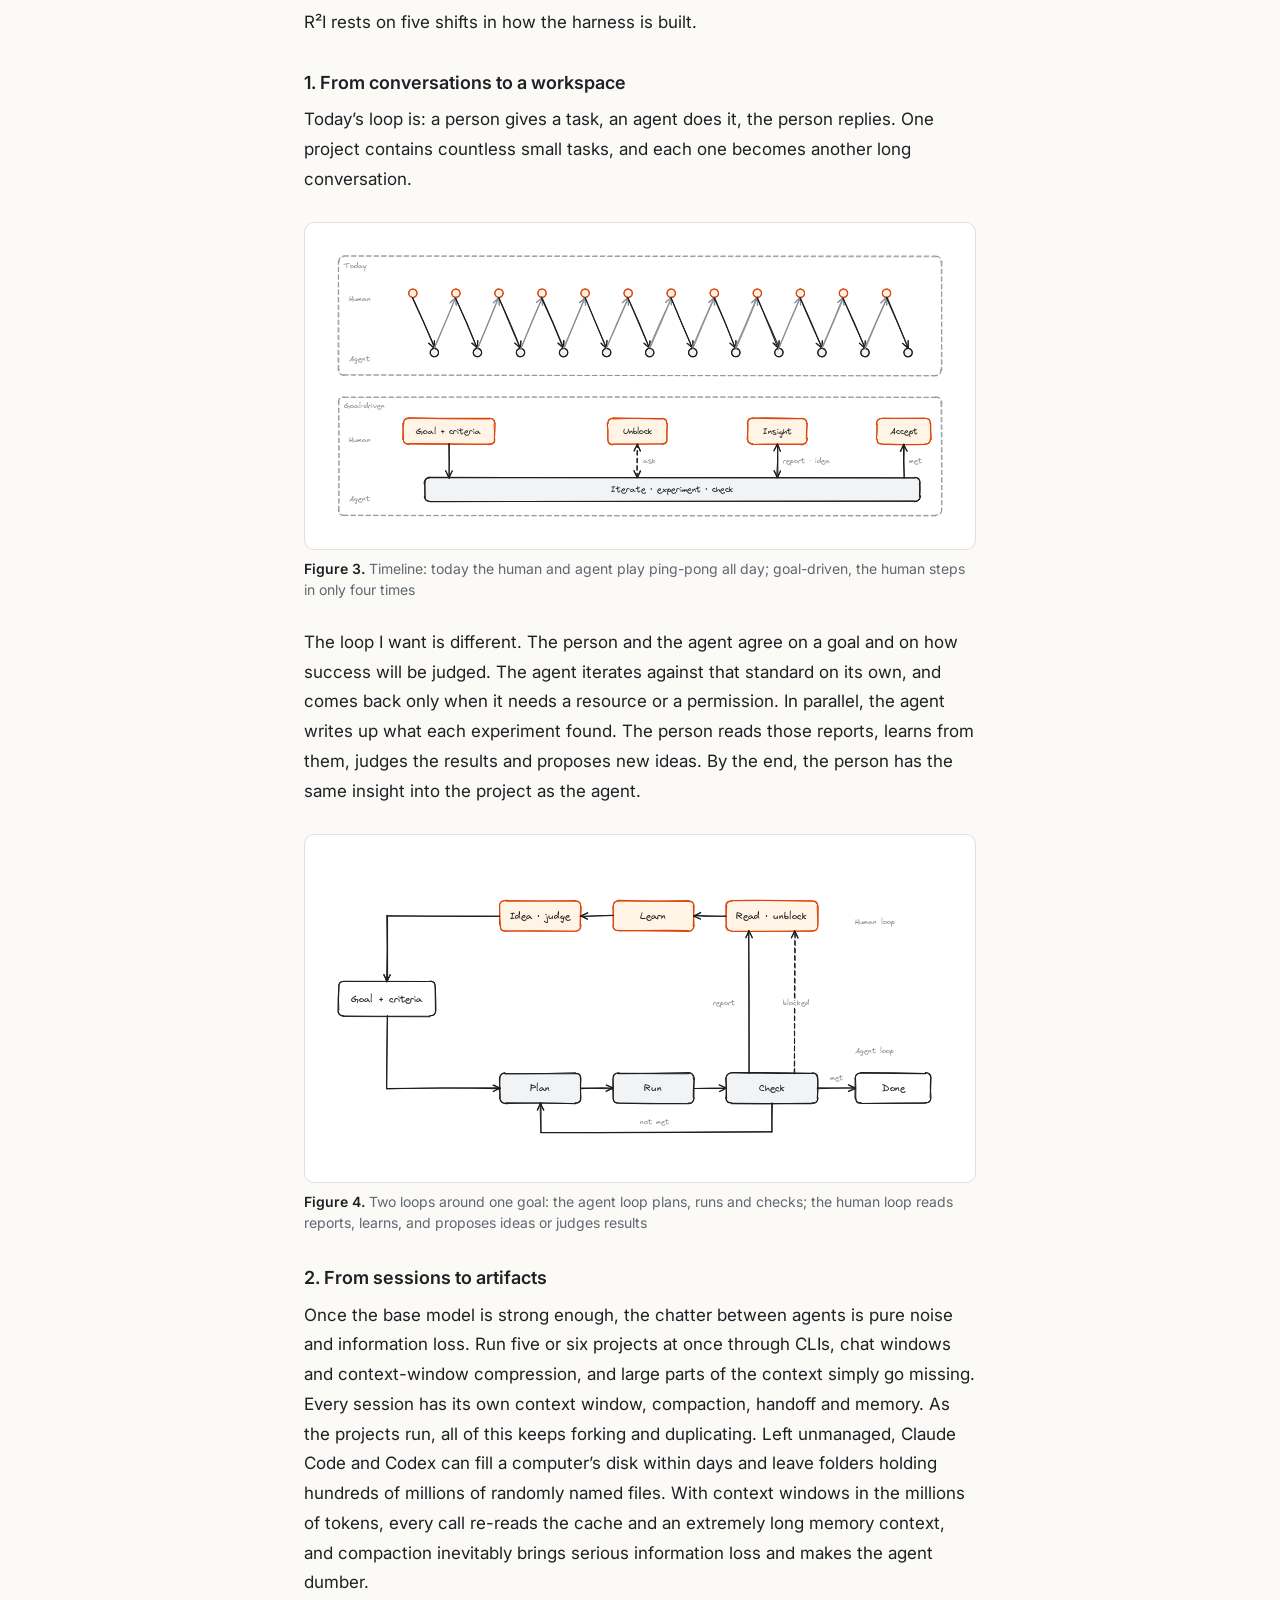
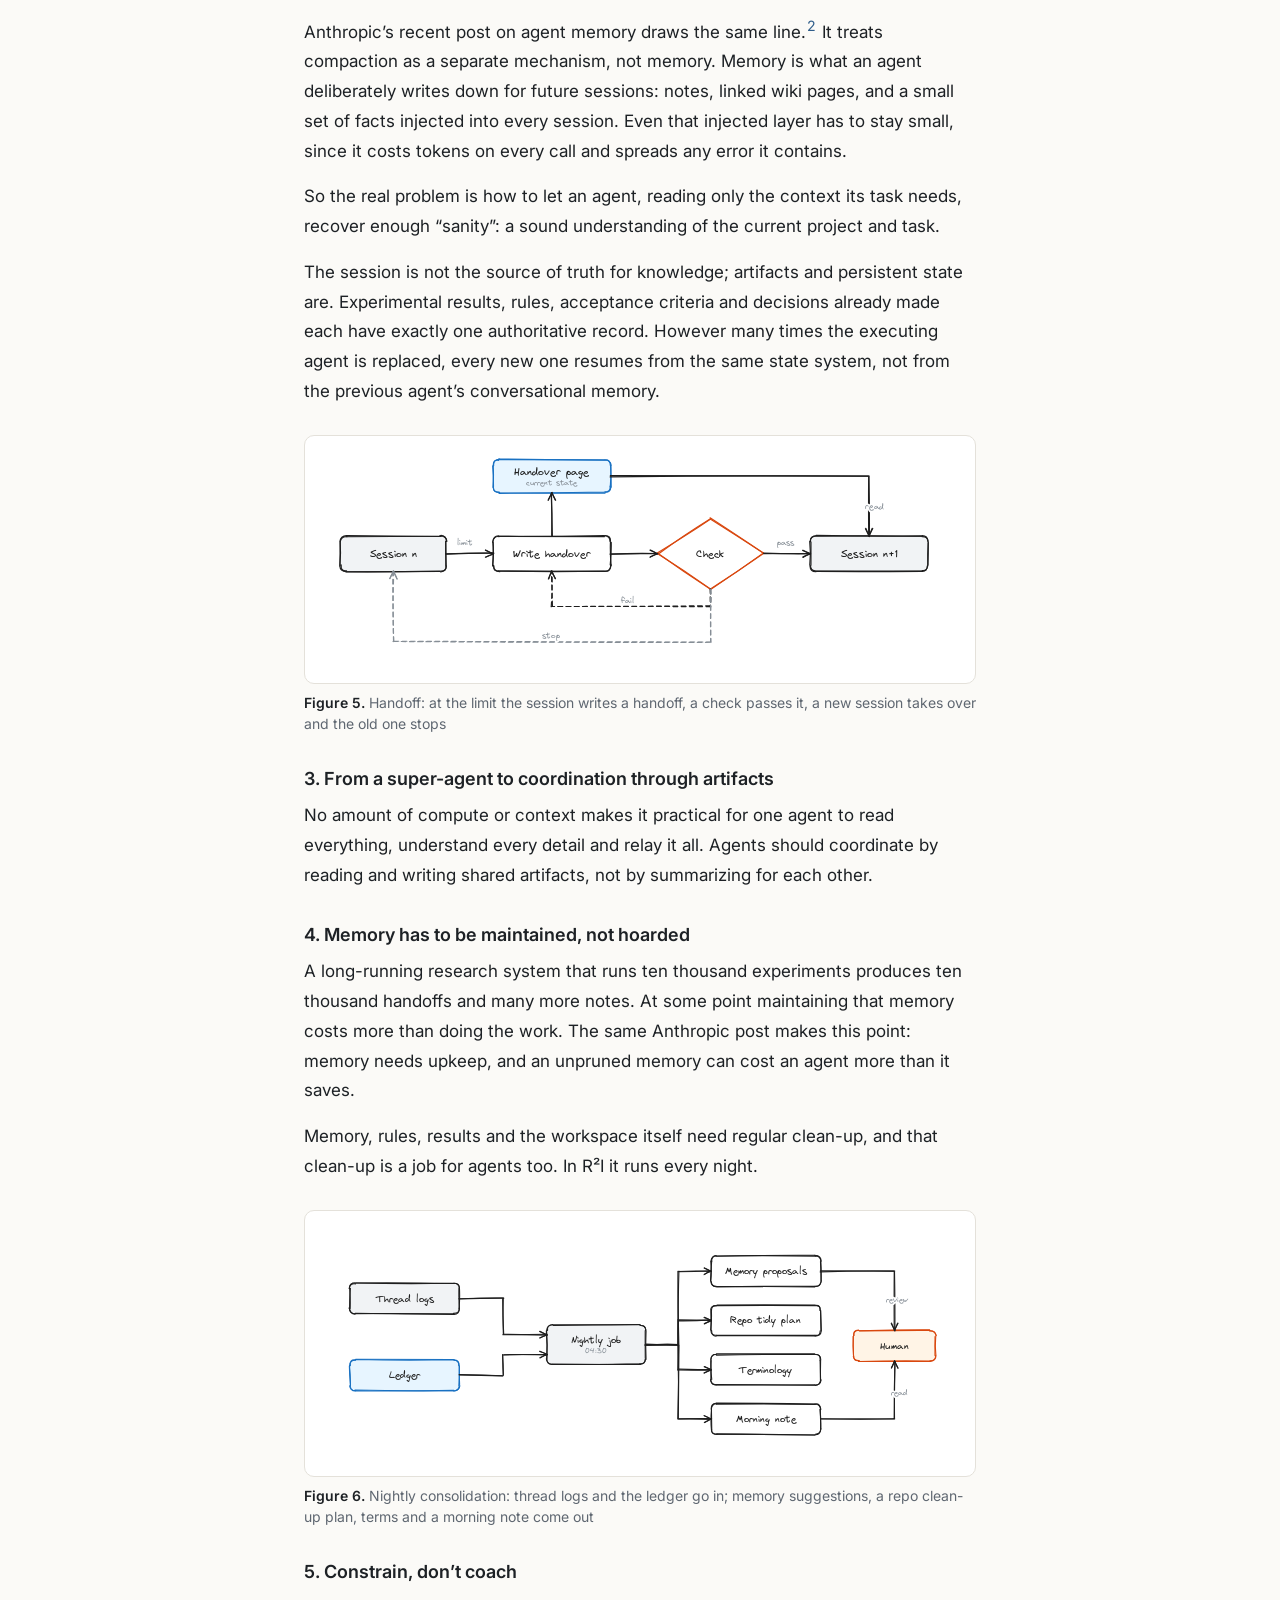
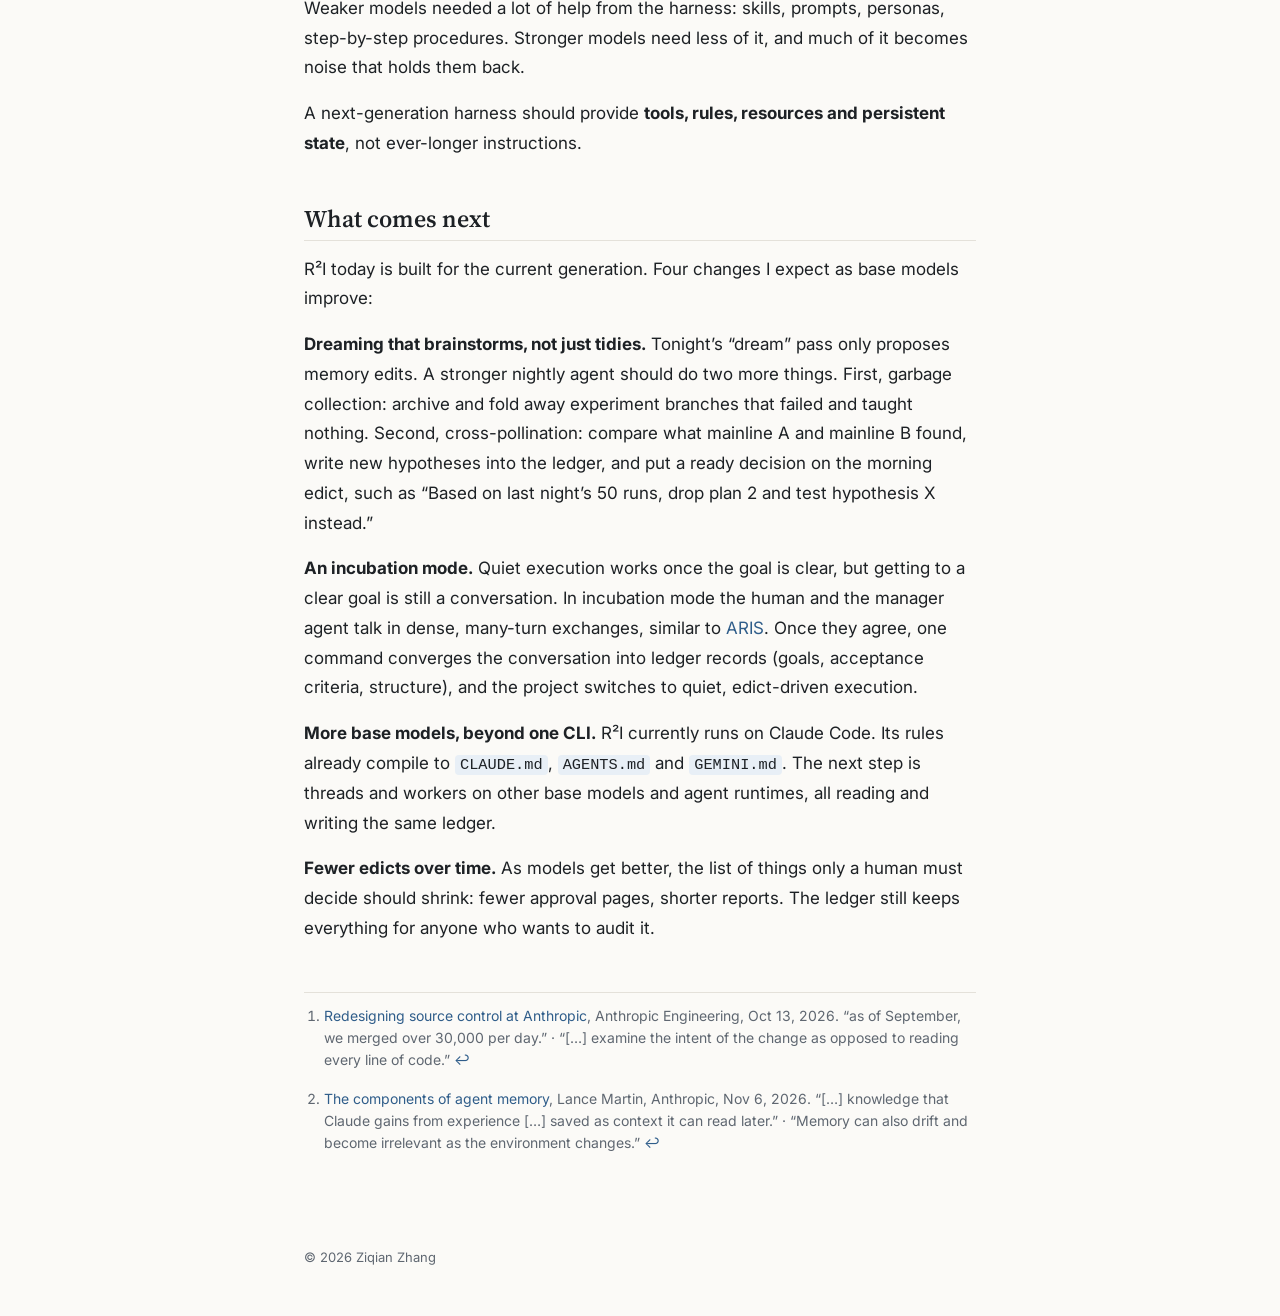
==== commit a35d7a56: "Blog: sources as footnotes Co-Authored-By: Claude Opus 5.5 <noreply@anthropic.com>" ====
--- a/blog/r2i/index.html
+++ b/blog/r2i/index.html
@@ -20,22 +20,22 @@
 <article data-lang="en">
 <header class="post-head"><h1>R²I: What a Harness Is For When the Agent Is Smart Enough</h1><p class="byline">Ziqian Zhang · <time datetime="2026-11-11">2026-11-11</time></p></header>
 <p>I have been asking myself one question lately: as models keep getting stronger, what should the agents and harnesses around them actually do?</p>
-<h2 id="three-generations-in-two-years">Three generations in two years</h2>
+<h2 id="en-three-generations-in-two-years">Three generations in two years</h2>
 <p>Call the models from the first half of this year (GPT 5.5, Opus 4.6) the last generation, and models like Fable 5.2 the current one.</p>
 <p>In 2024 and early 2025, “agentic AI” was a new idea. Models could not reliably search the web or call a tool, and benchmarks like OSWorld and GAIA were measuring exactly that.</p>
 <p>By the first half of this year, models used skills and tools fluently. People began to offload real work to them, and AI moved from intern to coworker.</p>
 <p>By the second half of the year, many of those skills had been distilled into the base model itself. Hand-configured skills are no longer needed, and some now get in the way.</p>
-<h2 id="conversation-is-still-the-bottleneck">Conversation is still the bottleneck</h2>
+<h2 id="en-conversation-is-still-the-bottleneck">Conversation is still the bottleneck</h2>
 <p>In research, last-generation AI helped with code and with polishing papers, and little else. To trust a result you had to read the code yourself and follow every experiment and its data.</p>
 <p>The current generation changes that. Automated research still has real problems, but most of the execution can be offloaded. The human sets direction and decides when to pivot; code review is no longer needed.</p>
-<p>Anthropic shows what this looks like at scale. Its monorepo went from about 2,500 merged changes a day in May 2026 to more than 30,000 a day in September, driven by how much of its software Claude now writes, and git itself became the bottleneck, so it was replaced with an in-house system, Scion (<a href="https://www.anthropic.com/engineering/redesigning-source-control"><em>Redesigning source control at Anthropic</em></a>). People there still sign off on changes, but they check the intent of a change rather than reading every line; adversarial review and automated testing carry the rest. Nobody reads 30,000 diffs a day.</p>
+<p>Anthropic shows what this looks like at scale. Its monorepo went from about 2,500 merged changes a day in May 2026 to more than 30,000 a day in September, driven by how much of its software Claude now writes, and git itself became the bottleneck, so it was replaced with an in-house system, Scion.<a href="#en-fn1" class="footnote-ref" id="en-fnref1" role="doc-noteref"><sup>1</sup></a> People there still sign off on changes, but they check the intent of a change rather than reading every line; adversarial review and automated testing carry the rest. Nobody reads 30,000 diffs a day.</p>
 <p>Conversation, however, is still at the center. You talk to the model to change course, you read its summaries, and then you carry the conversation over by hand to whichever agent runs the experiments, or you rely on a third-party framework such as <a href="https://github.com/wanshuiyin/SuperARIS">SuperARIS</a> to wire them together (and many third-party integration tools are still not as good as the vendors’ own Claude Code and Codex).</p>
 <figure>
 <img src="img/a1-mode-side-by-side.svg" alt="Today versus goal-driven: on the left the human routes every chat by hand; on the right the human and agent set a goal and criteria, and the agent iterates until it is blocked or done" />
 <figcaption aria-hidden="true">Today versus goal-driven: on the left the human routes every chat by hand; on the right the human and agent set a goal and criteria, and the agent iterates until it is blocked or done</figcaption>
 </figure>
 <p>Will the next generation still need to be pushed forward one chat turn at a time? If a person can hand over 90% of the work toward any goal, what is the remaining 10%?</p>
-<h2 id="what-the-human-keeps">What the human keeps</h2>
+<h2 id="en-what-the-human-keeps">What the human keeps</h2>
 <p>My answer: three things.</p>
 <ol type="1">
 <li><strong>Resources</strong>: money, compute, accounts, data.</li>
@@ -48,11 +48,11 @@
 <img src="img/c-simple.svg" alt="R²I in one picture: the human holds Resources, Rules and Insight; everything else lives in the harness" />
 <figcaption aria-hidden="true">R²I in one picture: the human holds Resources, Rules and Insight; everything else lives in the harness</figcaption>
 </figure>
-<h3 id="why-the-square">Why the square</h3>
+<h3 id="en-why-the-square">Why the square</h3>
 <p>The name has a second reading. In statistics, R² (the coefficient of determination) is the share of the variation that a model explains. Read the person as the model and the project as the data: their R² is how much of what happened in the project they can explain. The more the agents do, the faster that number falls unless something holds it up. The goal of the harness is to keep the person’s R² close to 1, so that insight never drops out.</p>
-<h2 id="five-shifts">Five shifts</h2>
+<h2 id="en-five-shifts">Five shifts</h2>
 <p>R²I rests on five shifts in how the harness is built.</p>
-<h3 id="from-conversations-to-a-workspace">1. From conversations to a workspace</h3>
+<h3 id="en-from-conversations-to-a-workspace">1. From conversations to a workspace</h3>
 <p>Today’s loop is: a person gives a task, an agent does it, the person replies. One project contains countless small tasks, and each one becomes another long conversation.</p>
 <figure>
 <img src="img/a2-mode-timeline.svg" alt="Timeline: today the human and agent play ping-pong all day; goal-driven, the human steps in only four times" />
@@ -63,67 +63,58 @@
 <img src="img/a3-mode-two-loops.svg" alt="Two loops around one goal: the agent loop plans, runs and checks; the human loop reads reports, learns, and proposes ideas or judges results" />
 <figcaption aria-hidden="true">Two loops around one goal: the agent loop plans, runs and checks; the human loop reads reports, learns, and proposes ideas or judges results</figcaption>
 </figure>
-<h3 id="from-sessions-to-artifacts">2. From sessions to artifacts</h3>
+<h3 id="en-from-sessions-to-artifacts">2. From sessions to artifacts</h3>
 <p>Once the base model is strong enough, the chatter between agents is pure noise and information loss. Run five or six projects at once through CLIs, chat windows and context-window compression, and large parts of the context simply go missing. Every session has its own context window, compaction, handoff and memory. As the projects run, all of this keeps forking and duplicating. Left unmanaged, Claude Code and Codex can fill a computer’s disk within days and leave folders holding hundreds of millions of randomly named files. With context windows in the millions of tokens, every call re-reads the cache and an extremely long memory context, and compaction inevitably brings serious information loss and makes the agent dumber.</p>
-<p>Anthropic’s recent post on agent memory draws the same line (<a href="https://www.anthropic.com/research/components-of-agent-memory"><em>The components of agent memory</em></a>). It treats compaction as a separate mechanism, not memory. Memory is what an agent deliberately writes down for future sessions: notes, linked wiki pages, and a small set of facts injected into every session. Even that injected layer has to stay small, since it costs tokens on every call and spreads any error it contains.</p>
+<p>Anthropic’s recent post on agent memory draws the same line.<a href="#en-fn2" class="footnote-ref" id="en-fnref2" role="doc-noteref"><sup>2</sup></a> It treats compaction as a separate mechanism, not memory. Memory is what an agent deliberately writes down for future sessions: notes, linked wiki pages, and a small set of facts injected into every session. Even that injected layer has to stay small, since it costs tokens on every call and spreads any error it contains.</p>
 <p>So the real problem is how to let an agent, reading only the context its task needs, recover enough “sanity”: a sound understanding of the current project and task.</p>
 <p>The session is not the source of truth for knowledge; artifacts and persistent state are. Experimental results, rules, acceptance criteria and decisions already made each have exactly one authoritative record. However many times the executing agent is replaced, every new one resumes from the same state system, not from the previous agent’s conversational memory.</p>
 <figure>
 <img src="img/d3-handover.svg" alt="Handoff: at the limit the session writes a handoff, a check passes it, a new session takes over and the old one stops" />
 <figcaption aria-hidden="true">Handoff: at the limit the session writes a handoff, a check passes it, a new session takes over and the old one stops</figcaption>
 </figure>
-<h3 id="from-a-super-agent-to-coordination-through-artifacts">3. From a super-agent to coordination through artifacts</h3>
+<h3 id="en-from-a-super-agent-to-coordination-through-artifacts">3. From a super-agent to coordination through artifacts</h3>
 <p>No amount of compute or context makes it practical for one agent to read everything, understand every detail and relay it all. Agents should coordinate by reading and writing shared artifacts, not by summarizing for each other.</p>
-<h3 id="memory-has-to-be-maintained-not-hoarded">4. Memory has to be maintained, not hoarded</h3>
+<h3 id="en-memory-has-to-be-maintained-not-hoarded">4. Memory has to be maintained, not hoarded</h3>
 <p>A long-running research system that runs ten thousand experiments produces ten thousand handoffs and many more notes. At some point maintaining that memory costs more than doing the work. The same Anthropic post makes this point: memory needs upkeep, and an unpruned memory can cost an agent more than it saves.</p>
 <p>Memory, rules, results and the workspace itself need regular clean-up, and that clean-up is a job for agents too. In R²I it runs every night.</p>
 <figure>
 <img src="img/d2-nightly-consolidation.svg" alt="Nightly consolidation: thread logs and the ledger go in; memory suggestions, a repo clean-up plan, terms and a morning note come out" />
 <figcaption aria-hidden="true">Nightly consolidation: thread logs and the ledger go in; memory suggestions, a repo clean-up plan, terms and a morning note come out</figcaption>
 </figure>
-<h3 id="constrain-dont-coach">5. Constrain, don’t coach</h3>
+<h3 id="en-constrain-dont-coach">5. Constrain, don’t coach</h3>
 <p>Weaker models needed a lot of help from the harness: skills, prompts, personas, step-by-step procedures. Stronger models need less of it, and much of it becomes noise that holds them back.</p>
 <p>A next-generation harness should provide <strong>tools, rules, resources and persistent state</strong>, not ever-longer instructions.</p>
-<h2 id="what-comes-next">What comes next</h2>
+<h2 id="en-what-comes-next">What comes next</h2>
 <p>R²I today is built for the current generation. Four changes I expect as base models improve:</p>
 <p><strong>Dreaming that brainstorms, not just tidies.</strong> Tonight’s “dream” pass only proposes memory edits. A stronger nightly agent should do two more things. First, garbage collection: archive and fold away experiment branches that failed and taught nothing. Second, cross-pollination: compare what mainline A and mainline B found, write new hypotheses into the ledger, and put a ready decision on the morning edict, such as “Based on last night’s 50 runs, drop plan 2 and test hypothesis X instead.”</p>
 <p><strong>An incubation mode.</strong> Quiet execution works once the goal is clear, but getting to a clear goal is still a conversation. In incubation mode the human and the manager agent talk in dense, many-turn exchanges, similar to <a href="https://github.com/wanshuiyin/Auto-claude-code-research-in-sleep">ARIS</a>. Once they agree, one command converges the conversation into ledger records (goals, acceptance criteria, structure), and the project switches to quiet, edict-driven execution.</p>
 <p><strong>More base models, beyond one CLI.</strong> R²I currently runs on Claude Code. Its rules already compile to <code>CLAUDE.md</code>, <code>AGENTS.md</code> and <code>GEMINI.md</code>. The next step is threads and workers on other base models and agent runtimes, all reading and writing the same ledger.</p>
 <p><strong>Fewer edicts over time.</strong> As models get better, the list of things only a human must decide should shrink: fewer approval pages, shorter reports. The ledger still keeps everything for anyone who wants to audit it.</p>
-<h2 id="sources">Sources</h2>
-<p>The two Anthropic posts this essay leans on. Short excerpts only; read the originals in full.</p>
-<p><strong><a href="https://www.anthropic.com/research/components-of-agent-memory">The components of agent memory</a></strong>, Lance Martin, Anthropic, Nov 6, 2026.</p>
-<blockquote>
-<p>[…] knowledge that Claude gains from experience […] saved as context it can read later.</p>
-</blockquote>
-<blockquote>
-<p>Memory can also drift and become irrelevant as the environment changes.</p>
-</blockquote>
-<p><strong><a href="https://www.anthropic.com/engineering/redesigning-source-control">Redesigning source control at Anthropic</a></strong>, Anthropic Engineering, Oct 13, 2026.</p>
-<blockquote>
-<p>as of September, we merged over 30,000 per day.</p>
-</blockquote>
-<blockquote>
-<p>[…] examine the intent of the change as opposed to reading every line of code.</p>
-</blockquote>
+<section id="en-footnotes" class="footnotes footnotes-end-of-document" role="doc-endnotes">
+<hr />
+<ol>
+<li id="en-fn1"><p><a href="https://www.anthropic.com/engineering/redesigning-source-control">Redesigning source control at Anthropic</a>, Anthropic Engineering, Oct 13, 2026. “as of September, we merged over 30,000 per day.” · “[…] examine the intent of the change as opposed to reading every line of code.”<a href="#en-fnref1" class="footnote-back" role="doc-backlink">↩︎</a></p></li>
+<li id="en-fn2"><p><a href="https://www.anthropic.com/research/components-of-agent-memory">The components of agent memory</a>, Lance Martin, Anthropic, Nov 6, 2026. “[…] knowledge that Claude gains from experience […] saved as context it can read later.” · “Memory can also drift and become irrelevant as the environment changes.”<a href="#en-fnref2" class="footnote-back" role="doc-backlink">↩︎</a></p></li>
+</ol>
+</section>
 
 </article>
 <article data-lang="zh" hidden>
 <header class="post-head"><h1>R²I：当 Agent 足够聪明时，Harness 还该做什么</h1><p class="byline">Ziqian Zhang · <time datetime="2026-11-11">2026-11-11</time></p></header>
 <p>我最近一直在思考，面对 Next-Gen AI，我们究竟该怎么设计对应的 Agent 和 Harness。</p>
-<h2 id="ai-演进的脉络">AI 演进的脉络</h2>
+<h2 id="zh-ai-演进的脉络">AI 演进的脉络</h2>
 <p>我把今年上半年的诸如 GPT 5.5、Opus 4.6 等等称为上一代的 AI，Fable 5.2 等等称作这一代，稍微回顾一下 AI 演进的脉络：在 2024 到 2025 年初，Agentic AI 还是个很新的概念，那时候的模型连基本的网页搜索、调用 tools 还做不到，那个时候还有诸如 OSWorld、GAIA 等 benchmark。</p>
 <p>到了今年上半年，AI 已经能够熟练用各种 Skills 和 Tools，人类也开始把一大部分工作 offload 给 AI，AI 已经从“intern”转成了“coworker”；而到了今年下半年，很多 Skills 已经被直接 distill 进 base model 里了，根本不需要人再去手动配置各种 Skills，甚至 skills 已经开始拖累现在的 base model。</p>
-<h2 id="对话依旧是瓶颈">对话依旧是瓶颈</h2>
+<h2 id="zh-对话依旧是瓶颈">对话依旧是瓶颈</h2>
 <p>这就引来了一个现实问题，人该如何与 next-gen AI 一起 cowork？拿 research 来说，在 past-gen AI 的时候，绝大部分工作还得人自己干，AI 基本只能辅助一下写代码和润色 paper，人基本要亲自盯着代码、或者完整跟进每一个实验的过程和数据，才能拿到一个靠谱的结果。到了今年这一代，虽然 Auto Research 有很多问题，但大量具体执行的工作已经可以 offload，人只需要把控大方向、做 pivot 就够了，不用再 code review。</p>
-<p>Anthropic 自己的 monorepo 就是一个例子：每天合并的代码变更从 2026 年 5 月的约 2,500 个涨到 9 月的 30,000 多个，git 本身成了瓶颈，于是换成了自研的 Scion；他们的工程师看的是变更的意图，不再逐行读代码（见文末原文）。</p>
+<p>Anthropic 自己的 monorepo 就是一个例子：每天合并的代码变更从 2026 年 5 月的约 2,500 个涨到 9 月的 30,000 多个，git 本身成了瓶颈，于是换成了自研的 Scion；他们的工程师看的是变更的意图，不再逐行读代码。<a href="#zh-fn1" class="footnote-ref" id="zh-fnref1" role="doc-noteref"><sup>1</sup></a></p>
 <p>但是，在今年这一代，“对话”依旧不可或缺，人还是需要和 AI 持续对话来 pivot 或者查看 AI 的总结，再手动把聊天转交给跑实验的 Agent，或者靠 <a href="https://github.com/wanshuiyin/SuperARIS">SuperARIS</a> 这类第三方框架去做集成（且不论现在很多第三方集成工具的质量还不如直接用基模厂商的 Claude Code、Codex）。</p>
 <figure>
 <img src="img/a1-mode-side-by-side.svg" alt="现在和目标驱动的对照：左边人给每段对话当路由；右边人和 agent 先定目标和验收标准，agent 自己迭代，卡住或完成才找人" />
 <figcaption aria-hidden="true">现在和目标驱动的对照：左边人给每段对话当路由；右边人和 agent 先定目标和验收标准，agent 自己迭代，卡住或完成才找人</figcaption>
 </figure>
 <p>那么，到了再下一代 AI，它还需要人类通过高频的多轮对话去一步步推着走吗？面对任何目标，人类是不是可以把 90% 以上的工作都彻底交给 AI？那么人到底应该在下一代 workflow/harness 里扮演什么角色？</p>
-<h2 id="当-agent-足够聪明时harness-还需要负责什么">当 Agent 足够聪明时，Harness 还需要负责什么？</h2>
+<h2 id="zh-当-agent-足够聪明时harness-还需要负责什么">当 Agent 足够聪明时，Harness 还需要负责什么？</h2>
 <p>我的答案是人只需要掌管三件事：</p>
 <ol type="1">
 <li>Resources</li>
@@ -136,10 +127,10 @@
 <img src="img/c-simple.svg" alt="R²I 一张图：人掌管资源、规则、洞见，其余都在 harness 里" />
 <figcaption aria-hidden="true">R²I 一张图：人掌管资源、规则、洞见，其余都在 harness 里</figcaption>
 </figure>
-<h3 id="为什么是平方">为什么是平方</h3>
+<h3 id="zh-为什么是平方">为什么是平方</h3>
 <p>这个名字还有第二层意思。统计里的 R²（决定系数）衡量一个模型能解释数据中多少比例的变化。把人看作模型、把项目看作数据，人的 R² 就是他能解释项目里发生的事情的程度。agent 干的活越多，这个数掉得越快，除非有东西把它托住。Harness 的目标，就是让人对项目的 R² 保持接近 1：Insight 不掉线。</p>
-<h2 id="五个转变">五个转变</h2>
-<h3 id="从-conversation-centric-转向-workspace-centric">1. 从 Conversation-Centric 转向 Workspace-Centric</h3>
+<h2 id="zh-五个转变">五个转变</h2>
+<h3 id="zh-从-conversation-centric-转向-workspace-centric">1. 从 Conversation-Centric 转向 Workspace-Centric</h3>
 <p>现在的 research flow 是：人类提出任务 → Agent 执行 → 人类继续对话，在一个大任务下有无数小任务，每一个都需要持久对话。</p>
 <figure>
 <img src="img/a2-mode-timeline.svg" alt="时间轴：现在人和 agent 来回打乒乓；目标驱动时人只介入四次" />
@@ -150,48 +141,39 @@
 <img src="img/a3-mode-two-loops.svg" alt="两个循环接回同一个目标：agent 循环计划、运行、检查；人的循环读报告、学习、出主意和评判结果" />
 <figcaption aria-hidden="true">两个循环接回同一个目标：agent 循环计划、运行、检查；人的循环读报告、学习、出主意和评判结果</figcaption>
 </figure>
-<h3 id="从-sessionagent-centric-转向-artifact-centric从-compaction-转向-handoff-uniform-artifact">2. 从 Session/Agent-Centric 转向 Artifact-Centric，从 compaction 转向 handoff + uniform artifact</h3>
+<h3 id="zh-从-sessionagent-centric-转向-artifact-centric从-compaction-转向-handoff-uniform-artifact">2. 从 Session/Agent-Centric 转向 Artifact-Centric，从 compaction 转向 handoff + uniform artifact</h3>
 <p>当 base model 足够强，agent 之间的废话全是 noise 和信息丢失。在同时推进 5 到 6 个项目时，依赖 CLI 或聊天窗口和 context window 的 compression 会导致严重的上下文遗漏。每个 Session 都有自己的 Context Window、Compaction、Handoff 和 Memory。随着项目运行，这些信息会不断分叉和重复，如果不加管制，Claude Code 和 Codex 能在几天内把电脑磁盘占满，文件夹充满上亿随机命名的文件；context window 上百万时，每次调用都会重新读取一遍缓存和极长的记忆上下文，compaction 又不可避免地带来严重的信息损失和降智。</p>
-<p>Anthropic 最近讲 agent memory 的文章也划了同样的界线：compaction 不算 memory；memory 是 agent 为以后的 session 有意写下的东西，而且需要维护，不然会随环境变化而过时（见文末原文）。</p>
+<p>Anthropic 最近讲 agent memory 的文章也划了同样的界线：compaction 不算 memory；memory 是 agent 为以后的 session 有意写下的东西，而且需要维护，不然会随环境变化而过时。<a href="#zh-fn2" class="footnote-ref" id="zh-fnref2" role="doc-noteref"><sup>2</sup></a></p>
 <p>因此，真正需要解决的是如何让 Agent 在只读取任务必要上下文的前提下，恢复足够完整的“sanity”，即对当前项目/任务的理解。</p>
 <p>Session 不是知识的正本，Artifact 和持久化状态才是。实验结果、规则、验收标准、已作出的决定只保存一份权威记录。无论替换多少次执行 Agent，它们都从同一个状态系统恢复工作，而不是依靠前一个 Agent 的对话记忆。</p>
 <figure>
 <img src="img/d3-handover.svg" alt="交接：到线写交接，过检查后新 session 接手，旧 session 停" />
 <figcaption aria-hidden="true">交接：到线写交接，过检查后新 session 接手，旧 session 停</figcaption>
 </figure>
-<h3 id="从-super-agent-转向-agent-to-artifact-coordination">3. 从 “Super-agent” 转向 “Agent-to-Artifact Coordination”</h3>
+<h3 id="zh-从-super-agent-转向-agent-to-artifact-coordination">3. 从 “Super-agent” 转向 “Agent-to-Artifact Coordination”</h3>
 <p>即便拥有再多算力和上下文窗口，也很难存在一个阅读所有工作、理解所有细节、转述所有内容的 super-agent。</p>
-<h3 id="memory-需要主动维护而不是无限积累">4. Memory 需要主动维护，而不是无限积累</h3>
+<h3 id="zh-memory-需要主动维护而不是无限积累">4. Memory 需要主动维护，而不是无限积累</h3>
 <p>如果一个长期运行的研究系统做了一万个实验，生成一万个 Handoff，以及更多中间文档，最后维护这些 Memory 的成本可能超过执行成本。</p>
 <p>Memory、rules、results 和 workspace 需要定期由 agent 进行整理。</p>
 <figure>
 <img src="img/d2-nightly-consolidation.svg" alt="夜间整理：线程日志和台账进去，出记忆建议、仓库整理计划、术语和早报" />
 <figcaption aria-hidden="true">夜间整理：线程日志和台账进去，出记忆建议、仓库整理计划、术语和早报</figcaption>
 </figure>
-<h3 id="下一代-harness-应该更多地控制-ai而不是指导-ai">5. 下一代 Harness 应该更多地控制 AI，而不是指导 AI</h3>
+<h3 id="zh-下一代-harness-应该更多地控制-ai而不是指导-ai">5. 下一代 Harness 应该更多地控制 AI，而不是指导 AI</h3>
 <p>对能力较弱的模型，Harness 要提供大量 skills、prompt、character description 和执行步骤等等。但随着模型能力的增强，大多数都会变成冗余的 context，甚至干扰模型发挥能力。</p>
 <p>Tools + Rules + Resources + Persistent State，而不是 skills + prompt。</p>
-<h2 id="下一步设想">下一步设想</h2>
+<h2 id="zh-下一步设想">下一步设想</h2>
 <p><strong>第一，做梦从整理升级为自我 brainstorm。</strong> 到了下一代基模，“做梦 Agent”在夜间不仅应该做垃圾回收（Garbage Collection，比如自动将 experiments 表里失败且无价值的分支归档折叠），还应该做跨主线的知识交叉（Cross-Pollination）：对比 A 主线和 B 主线的实验结果，主动在 hypotheses 表里生成新的假设，并在早上 7 点的奏折里直接给出一个“基于昨晚 50 组实验，建议废弃原方案二、改测新假设 X”的拍板选项。</p>
 <p><strong>第二，孵化模式。</strong> 在这个模式下，人类与主 Agent 进行高密度的多轮对话（类似 <a href="https://github.com/wanshuiyin/Auto-claude-code-research-in-sleep">ARIS</a>），一旦达成共识，一键调用脚本将对话收敛转化为台账中的 goals、criteria 和 structures 表记录，随后无缝切入“批奏折”的静默执行模式。</p>
 <p><strong>第三，支持更多 base model，脱离 Claude CLI。</strong> 规则已经能生成 CLAUDE.md、AGENTS.md 和 GEMINI.md，下一步让线程和 worker 跑在别的基础模型上，共用同一份台账。</p>
 <p><strong>第四，奏折越来越少。</strong> 随着 AI 能力越来越强，需要人看的报告和 Edict 会逐渐减少。</p>
-<h2 id="原文">原文</h2>
-<p>文中引用的两篇 Anthropic 文章。这里只摘短句，全文请看原文。</p>
-<p><strong><a href="https://www.anthropic.com/research/components-of-agent-memory">The components of agent memory</a></strong>，Lance Martin，Anthropic，2026-11-06。</p>
-<blockquote>
-<p>[…] knowledge that Claude gains from experience […] saved as context it can read later.</p>
-</blockquote>
-<blockquote>
-<p>Memory can also drift and become irrelevant as the environment changes.</p>
-</blockquote>
-<p><strong><a href="https://www.anthropic.com/engineering/redesigning-source-control">Redesigning source control at Anthropic</a></strong>，Anthropic Engineering，2026-10-13。</p>
-<blockquote>
-<p>as of September, we merged over 30,000 per day.</p>
-</blockquote>
-<blockquote>
-<p>[…] examine the intent of the change as opposed to reading every line of code.</p>
-</blockquote>
+<section id="zh-footnotes" class="footnotes footnotes-end-of-document" role="doc-endnotes">
+<hr />
+<ol>
+<li id="zh-fn1"><p><a href="https://www.anthropic.com/engineering/redesigning-source-control">Redesigning source control at Anthropic</a>，Anthropic Engineering，2026-10-13。原文：“as of September, we merged over 30,000 per day.” · “[…] examine the intent of the change as opposed to reading every line of code.”<a href="#zh-fnref1" class="footnote-back" role="doc-backlink">↩︎</a></p></li>
+<li id="zh-fn2"><p><a href="https://www.anthropic.com/research/components-of-agent-memory">The components of agent memory</a>，Lance Martin，Anthropic，2026-11-06。原文：“[…] knowledge that Claude gains from experience […] saved as context it can read later.” · “Memory can also drift and become irrelevant as the environment changes.”<a href="#zh-fnref2" class="footnote-back" role="doc-backlink">↩︎</a></p></li>
+</ol>
+</section>
 
 </article>
 </main>
--- a/blog/blog.css
+++ b/blog/blog.css
@@ -36,6 +36,14 @@
 .post article[data-lang="en"] figcaption::before { content: "Figure " counter(fig) ". "; font-weight: 600; color: var(--text); }
 .post article[data-lang="zh"] figcaption::before { content: "图 " counter(fig) "　"; font-weight: 600; color: var(--text); }
 
+/* Footnotes (pandoc): small, after a rule. */
+.post .footnote-ref { text-decoration: none; padding: 0 1px; }  /* pandoc already wraps the number in <sup> */
+.post .footnotes { margin-top: 48px; font-size: 14px; color: var(--muted); line-height: 1.6; }
+.post .footnotes hr { border: 0; border-top: 1px solid var(--border); margin: 0 0 12px; }
+.post .footnotes ol { padding-left: 20px; }
+.post .footnotes li { margin-bottom: 8px; }
+.post .footnote-back { text-decoration: none; margin-left: 4px; }
+
 .post-list { list-style: none; padding: 0; margin: 24px 0 0; }
 .post-list li { padding: 16px 0; border-bottom: 1px solid var(--border); }
 .post-list time { display: block; color: var(--muted); font-size: 13px; font-variant-numeric: tabular-nums; }
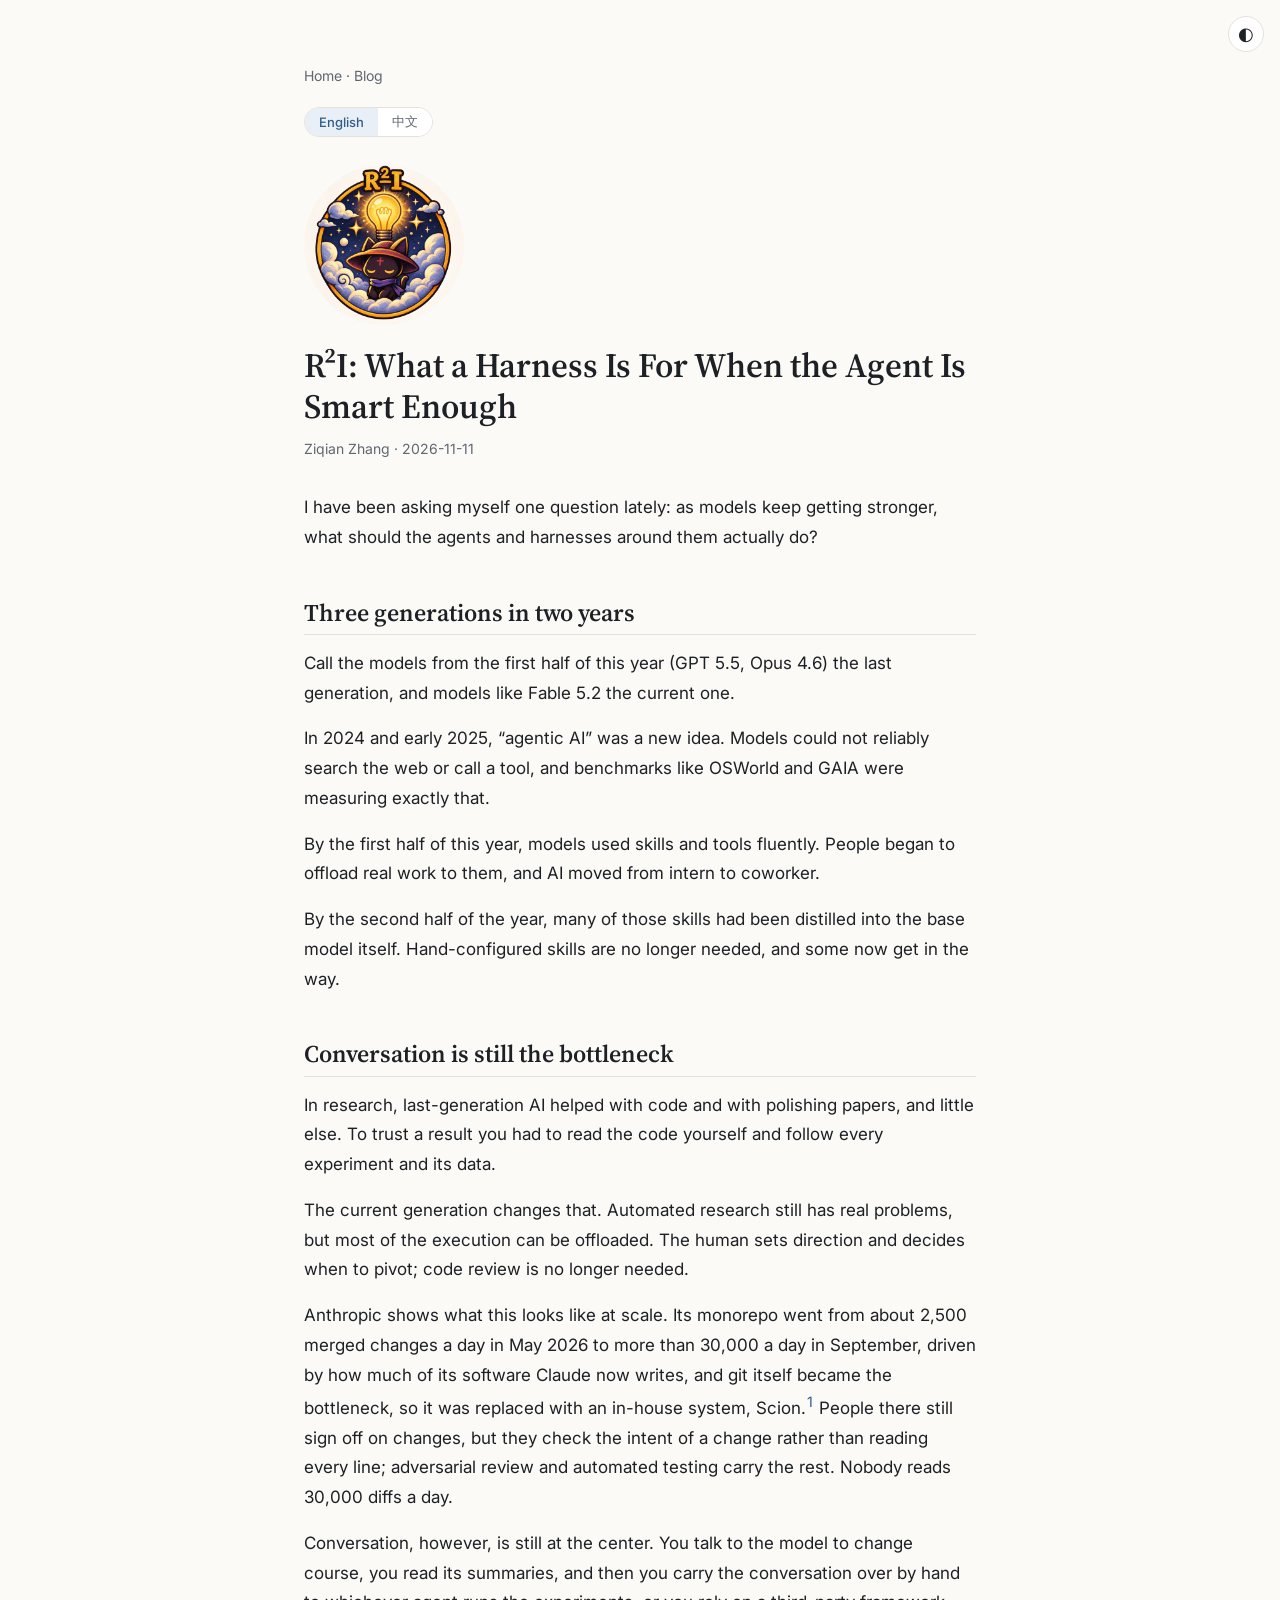
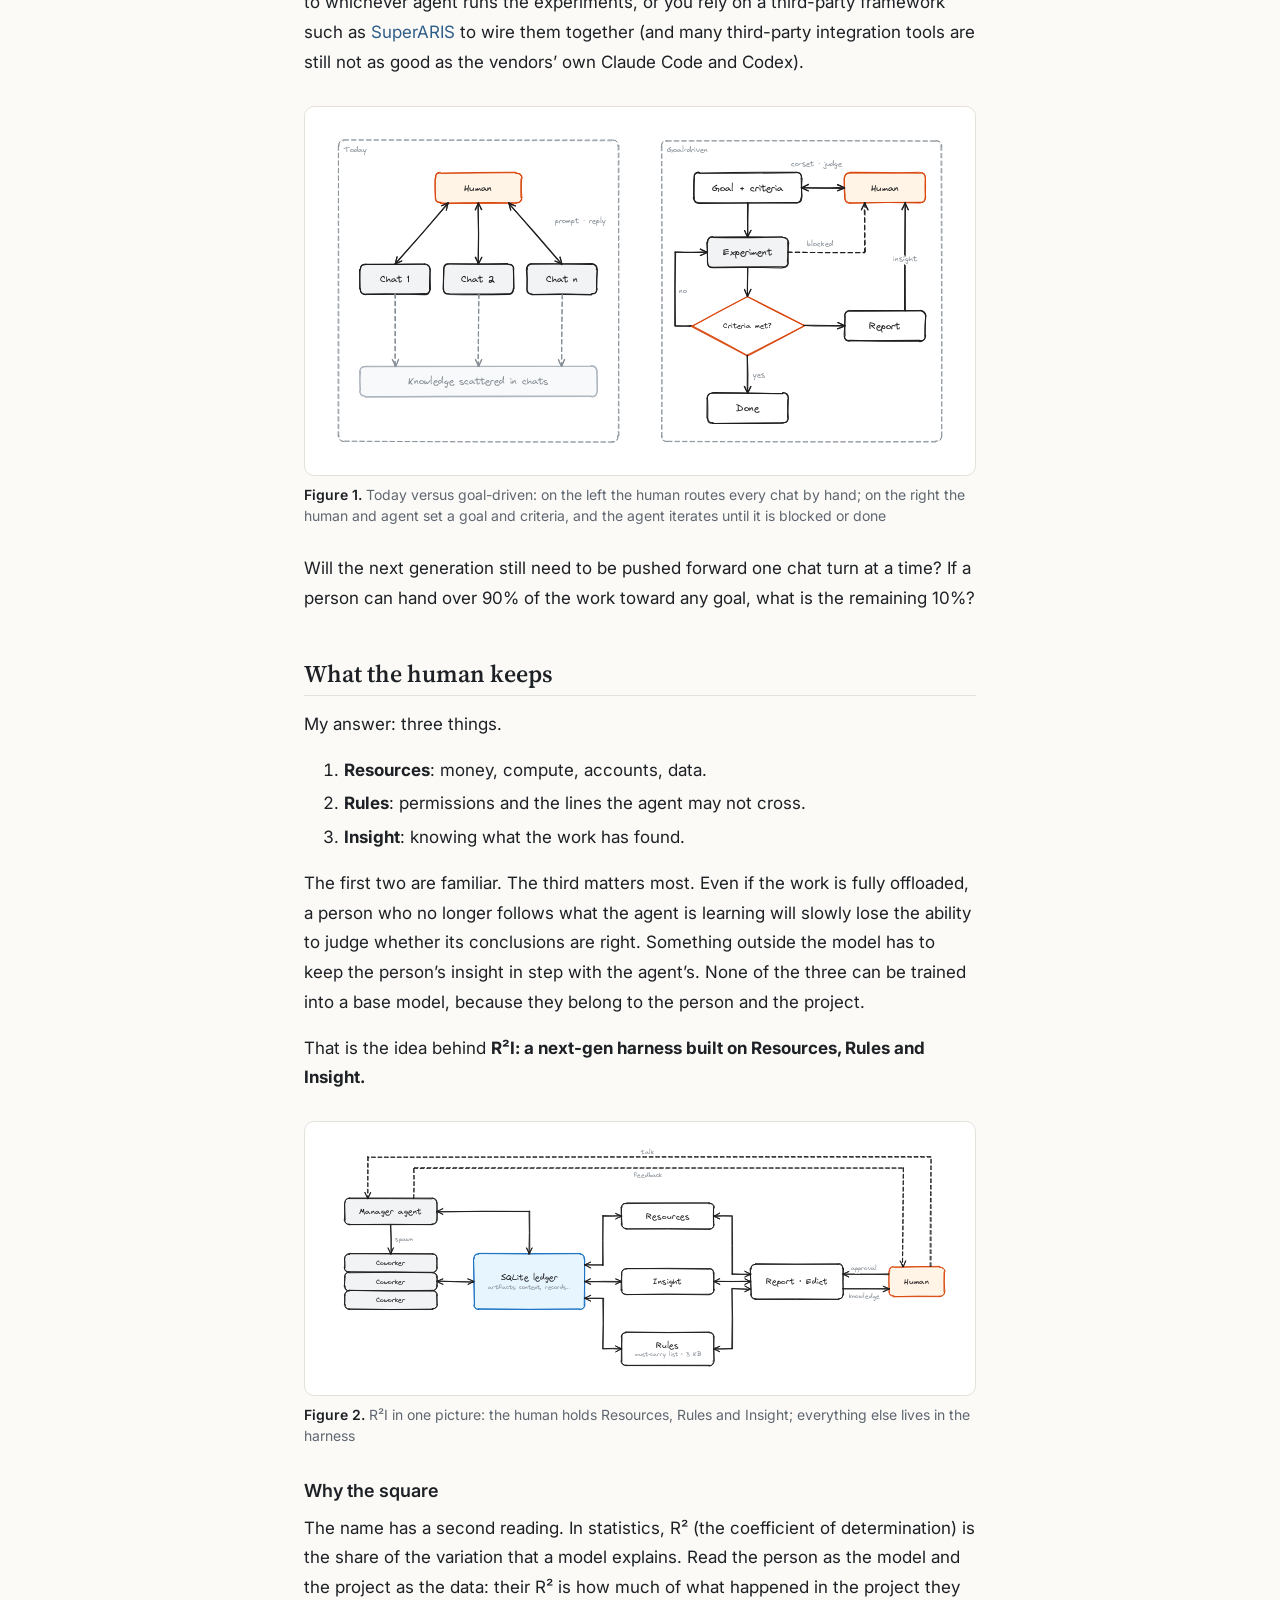
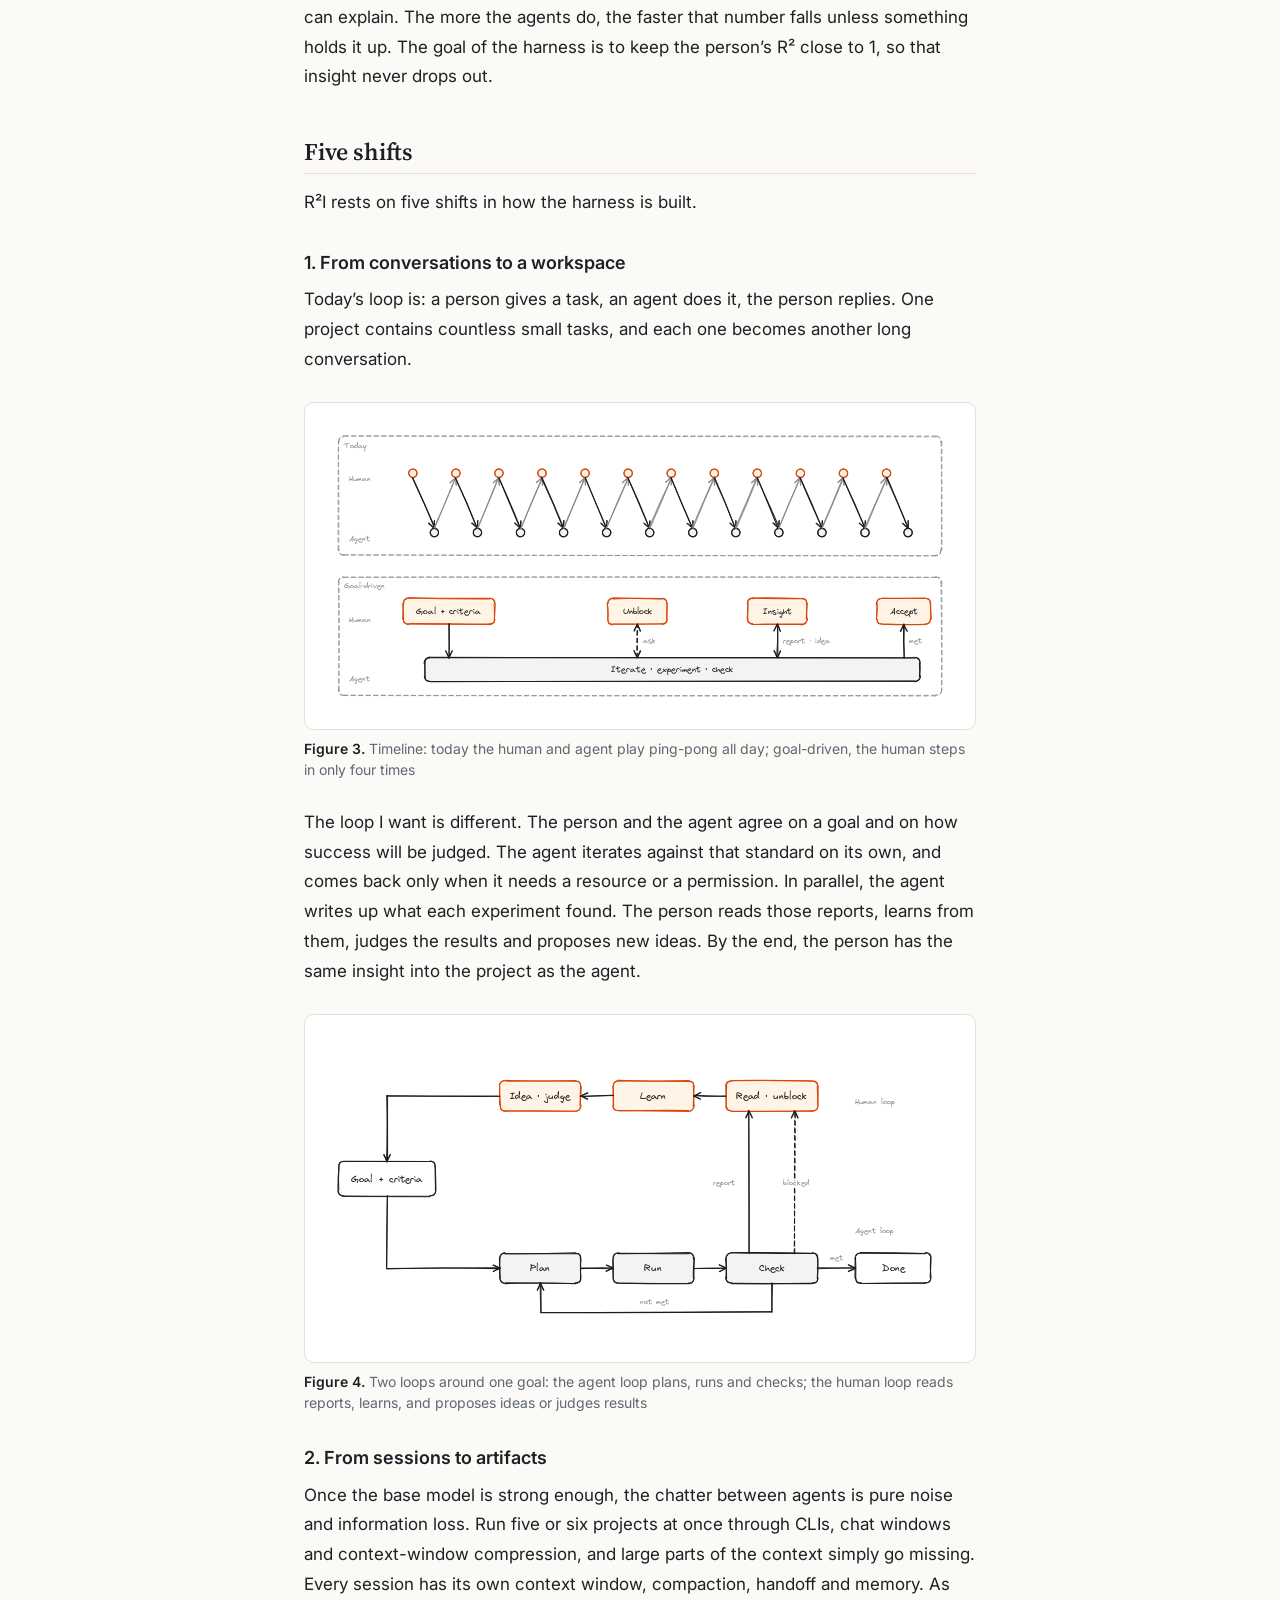
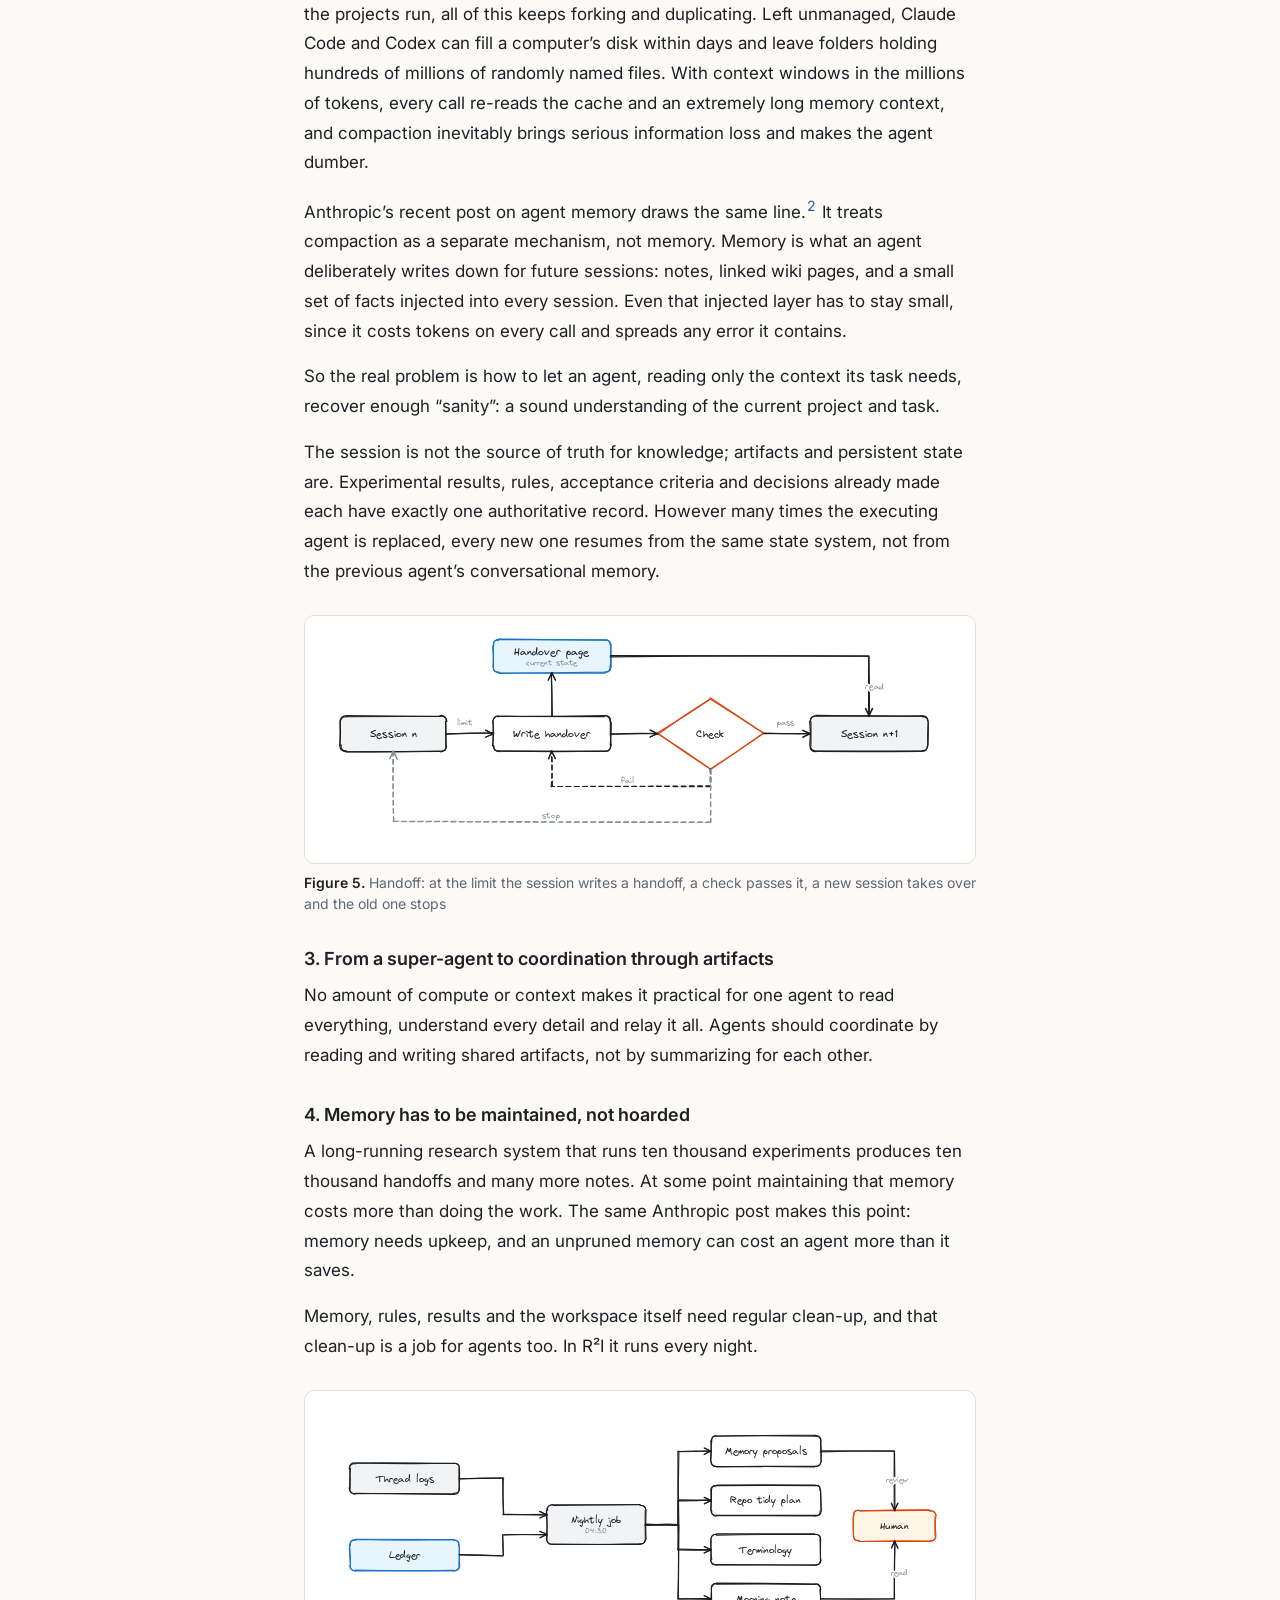
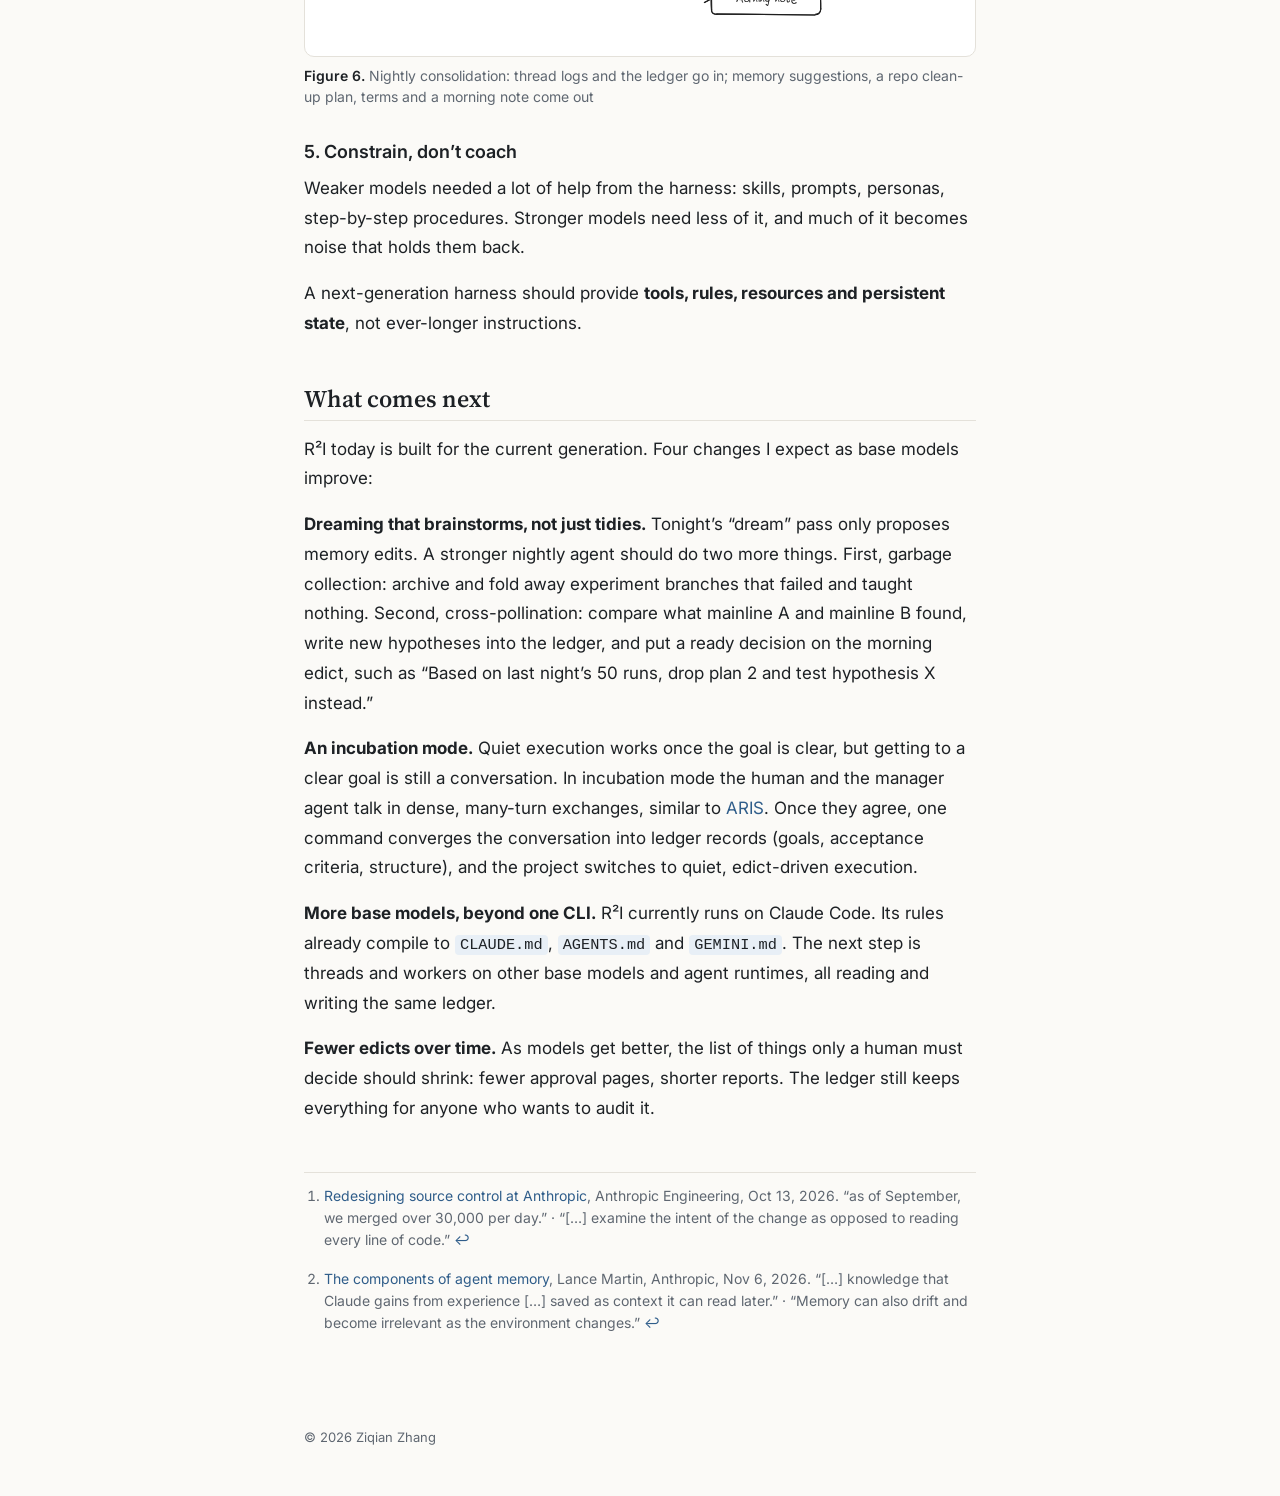
==== commit da96de19: "Blog: R²I logo in the post header Co-Authored-By: Claude Opus 5.5 <noreply@anthropic.com>" ====
--- a/blog/r2i/index.html
+++ b/blog/r2i/index.html
@@ -18,6 +18,7 @@
 <nav class="crumbs"><a href="../../">Home</a> · <a href="../">Blog</a></nav>
 <div class="lang-toggle" role="group" aria-label="Language"><button type="button" data-set-lang="en">English</button><button type="button" data-set-lang="zh">中文</button></div>
 <article data-lang="en">
+<img class="post-logo" src="img/logo.jpg" alt="R²I logo" width="160" height="160">
 <header class="post-head"><h1>R²I: What a Harness Is For When the Agent Is Smart Enough</h1><p class="byline">Ziqian Zhang · <time datetime="2026-11-11">2026-11-11</time></p></header>
 <p>I have been asking myself one question lately: as models keep getting stronger, what should the agents and harnesses around them actually do?</p>
 <h2 id="en-three-generations-in-two-years">Three generations in two years</h2>
@@ -100,6 +101,7 @@
 
 </article>
 <article data-lang="zh" hidden>
+<img class="post-logo" src="img/logo.jpg" alt="R²I logo" width="160" height="160">
 <header class="post-head"><h1>R²I：当 Agent 足够聪明时，Harness 还该做什么</h1><p class="byline">Ziqian Zhang · <time datetime="2026-11-11">2026-11-11</time></p></header>
 <p>我最近一直在思考，面对 Next-Gen AI，我们究竟该怎么设计对应的 Agent 和 Harness。</p>
 <h2 id="zh-ai-演进的脉络">AI 演进的脉络</h2>
@@ -117,9 +119,9 @@
 <h2 id="zh-当-agent-足够聪明时harness-还需要负责什么">当 Agent 足够聪明时，Harness 还需要负责什么？</h2>
 <p>我的答案是人只需要掌管三件事：</p>
 <ol type="1">
-<li>Resources</li>
-<li>Rules / permission</li>
-<li>Insight</li>
+<li><strong>Resources</strong>：钱、算力、账号、数据。</li>
+<li><strong>Rules</strong>：权限，以及 agent 不能越过的线。</li>
+<li><strong>Insight</strong>：知道工作发现了什么。</li>
 </ol>
 <p>为什么？前两项不用过多说明，第三项我认为是最重要的。随着 AI 的能力越来越强，即便工作可以 offload 给 agent，但假如人类和 AI 的知识不能同步，不能和 AI 在推进的同时一起成长，人类在长久失去上下文认知的节奏下会慢慢失去 judge AI 判断的能力。因此必然需要有外部的 harness 来负责帮助人类理解 AI 到底在做什么。这三点无法被内化进任何 base model。</p>
 <p>基于以上三点，我提出 R²I：Next-Gen Harness based on Resources, Rules, Insight。</p>
--- a/blog/blog.css
+++ b/blog/blog.css
@@ -11,6 +11,7 @@
 .lang-toggle button[aria-pressed="true"] { background: var(--accent-soft); color: var(--accent); }
 
 .post-head { margin-bottom: 32px; }
+.post-logo { display: block; width: 160px; height: 160px; margin: 0 0 20px; border-radius: 50%; }
 .post-head h1, .index-title { font: 600 34px/1.2 var(--serif); margin: 0 0 10px; }
 .byline { color: var(--muted); font-size: 14px; margin: 0; }
 
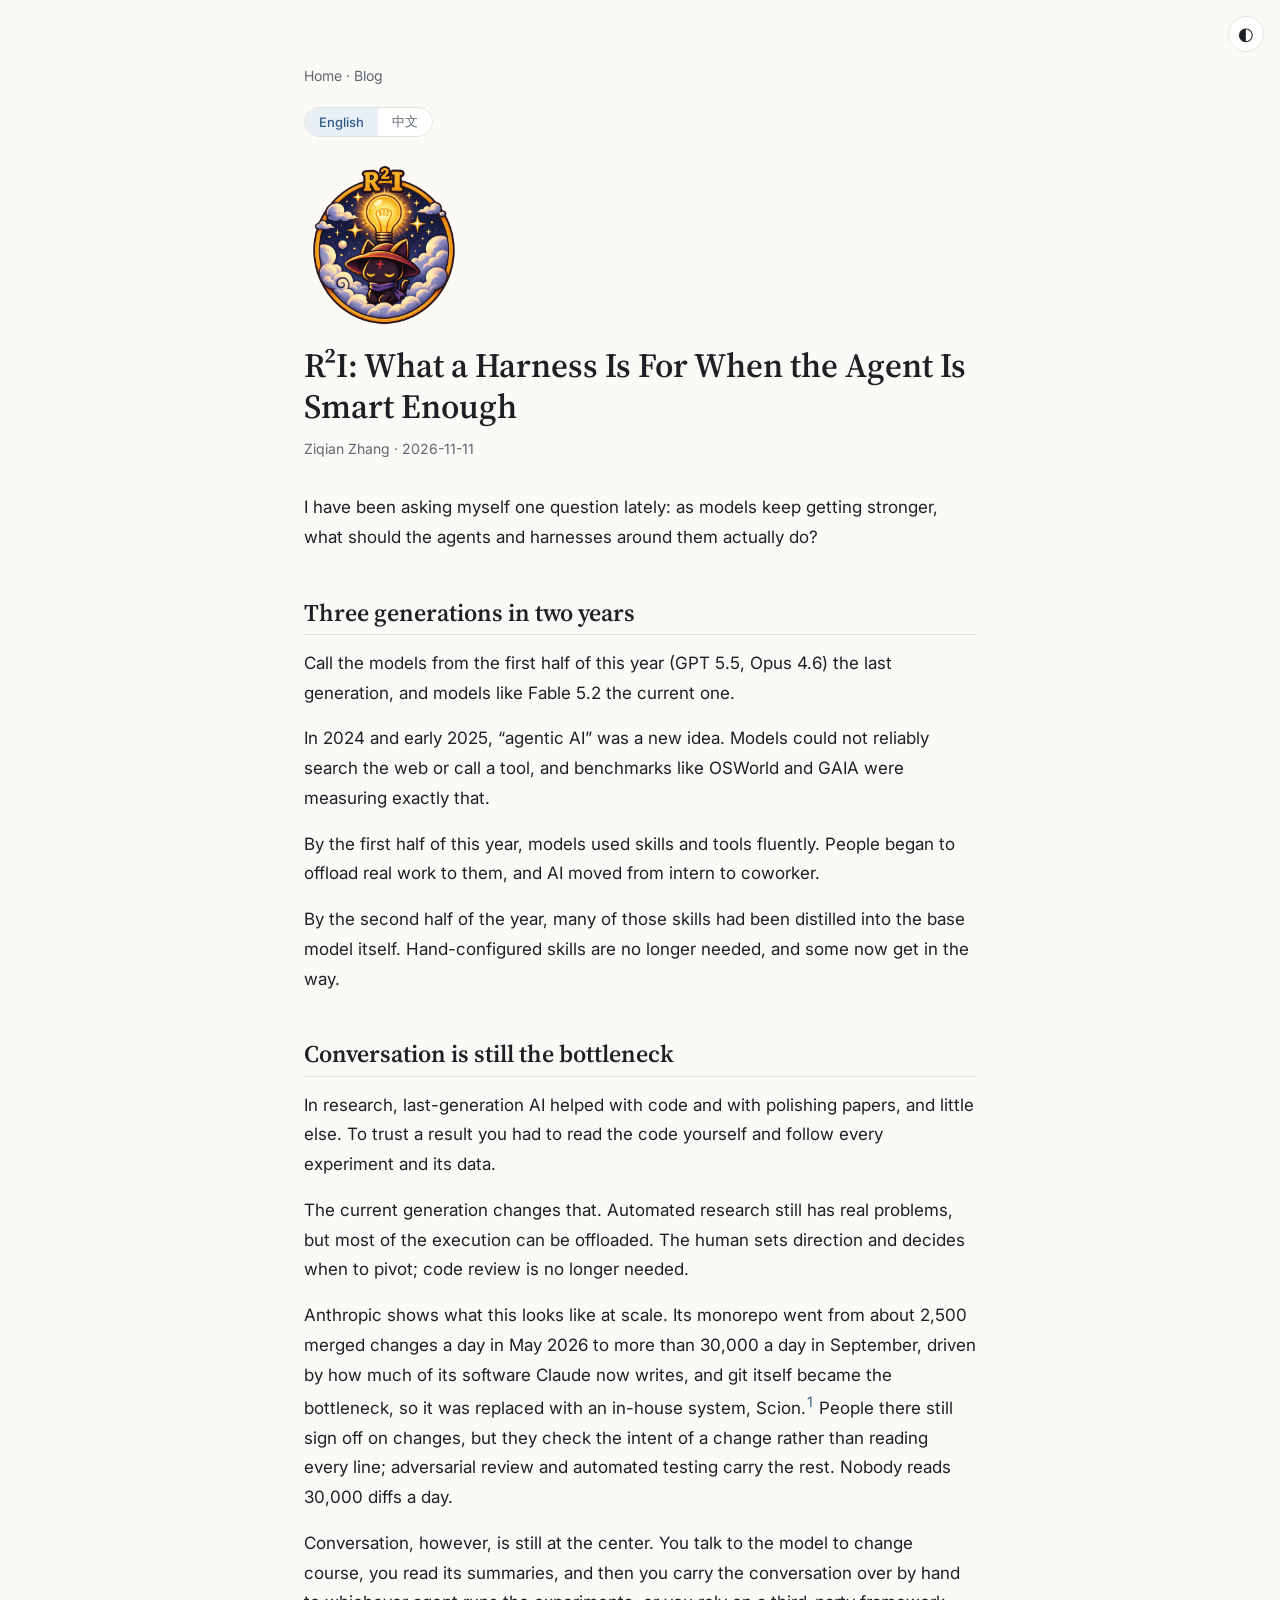
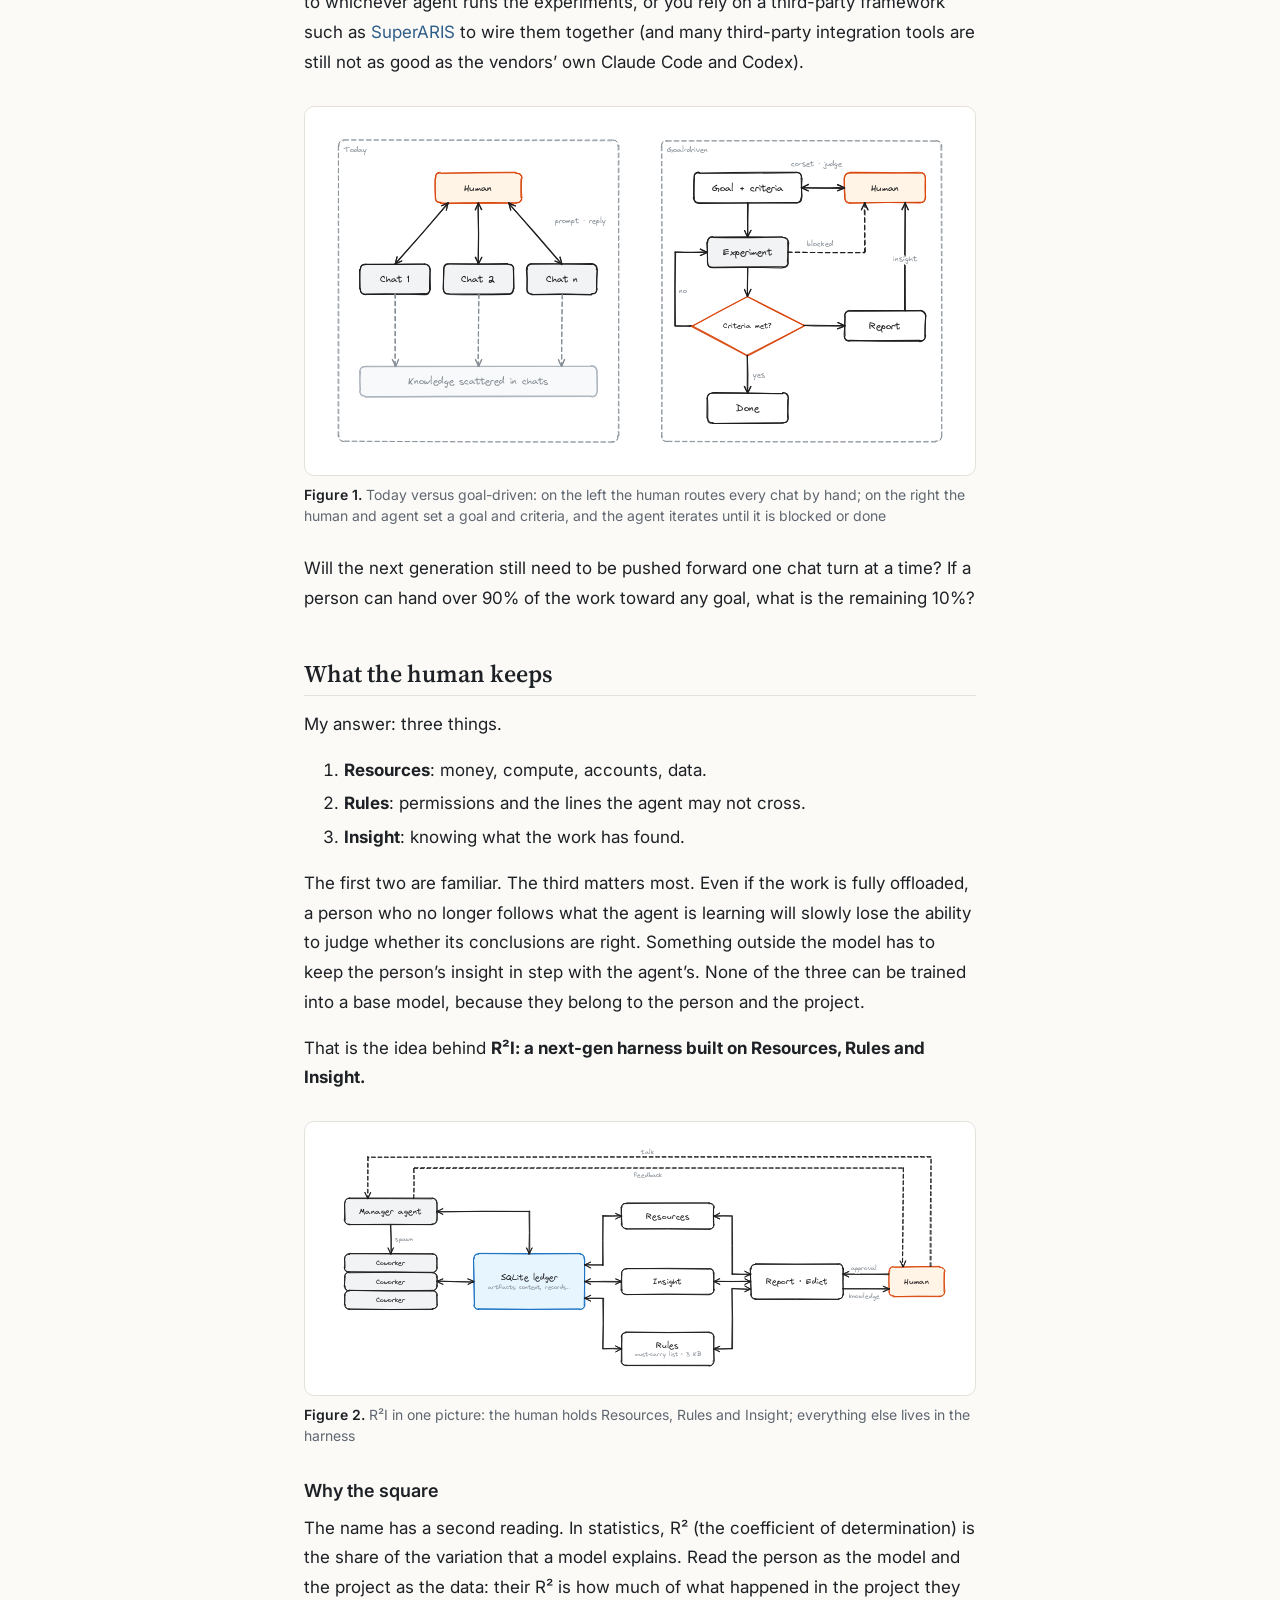
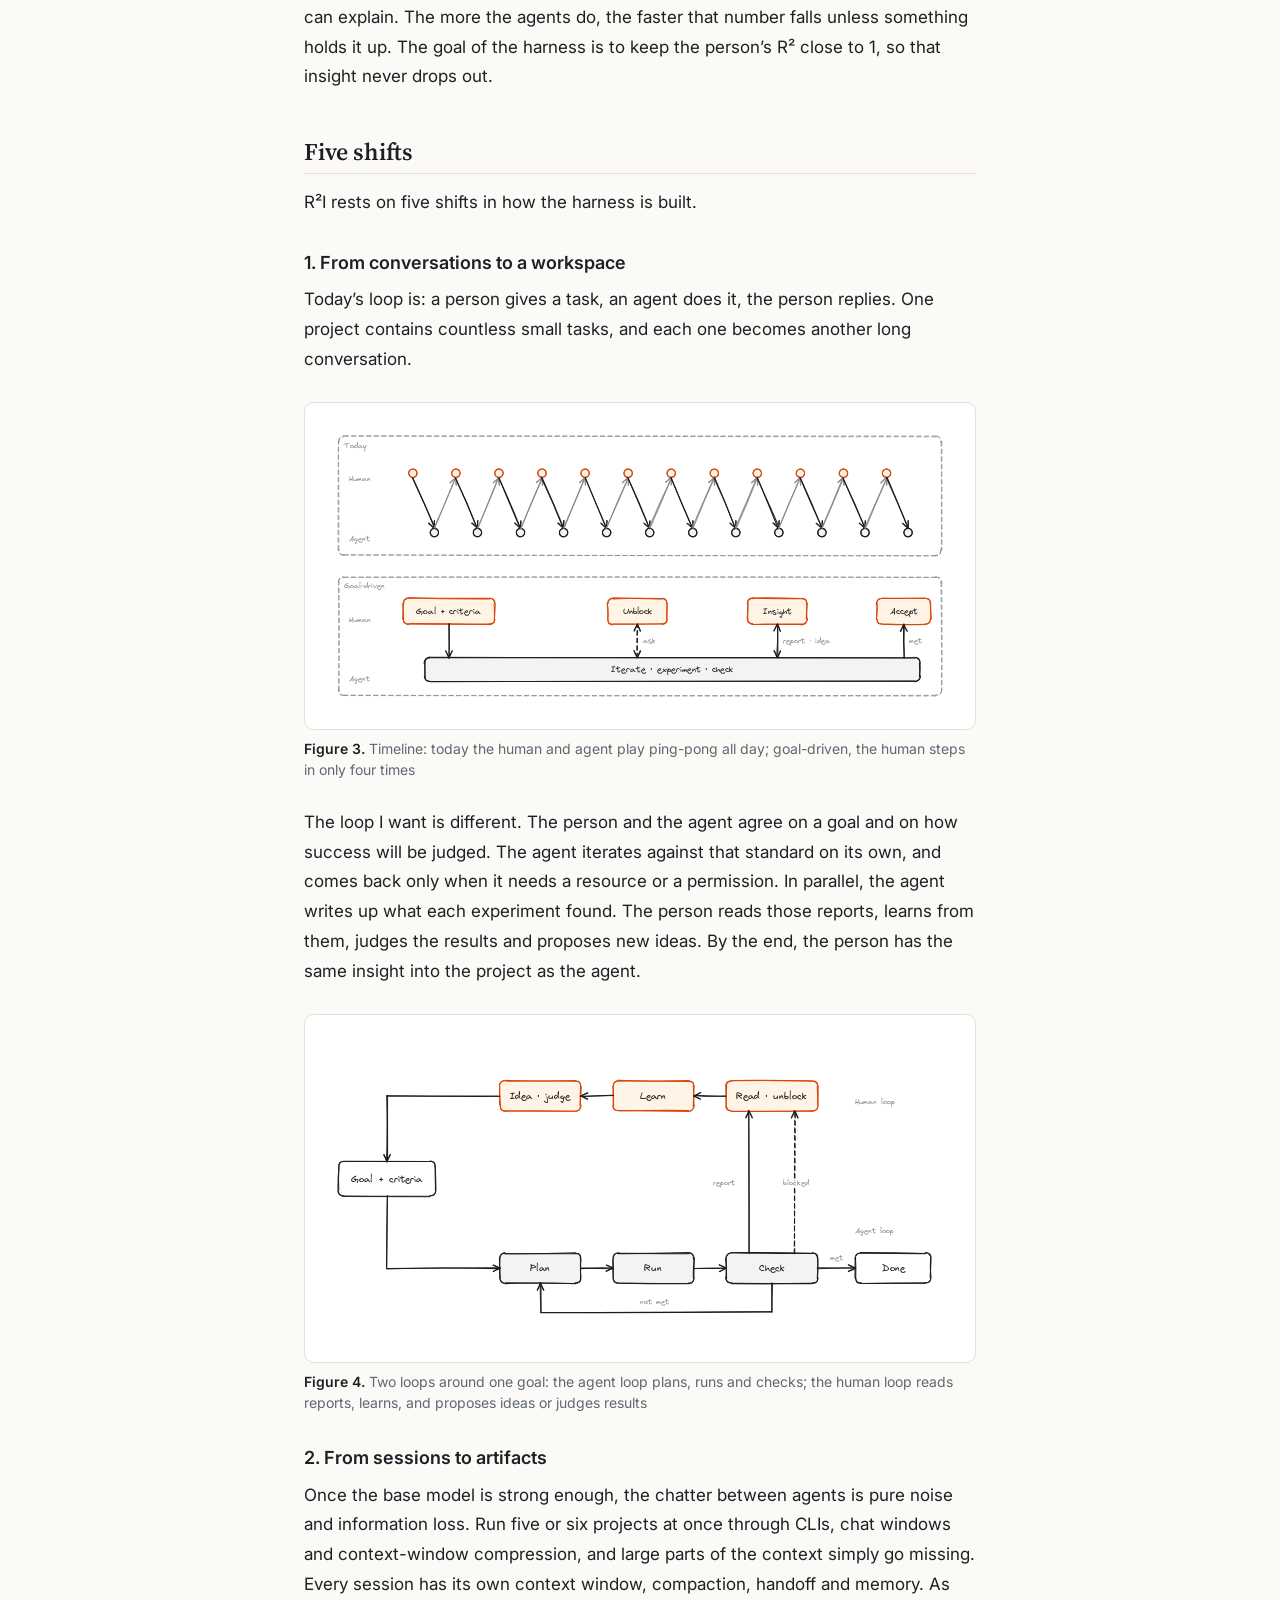
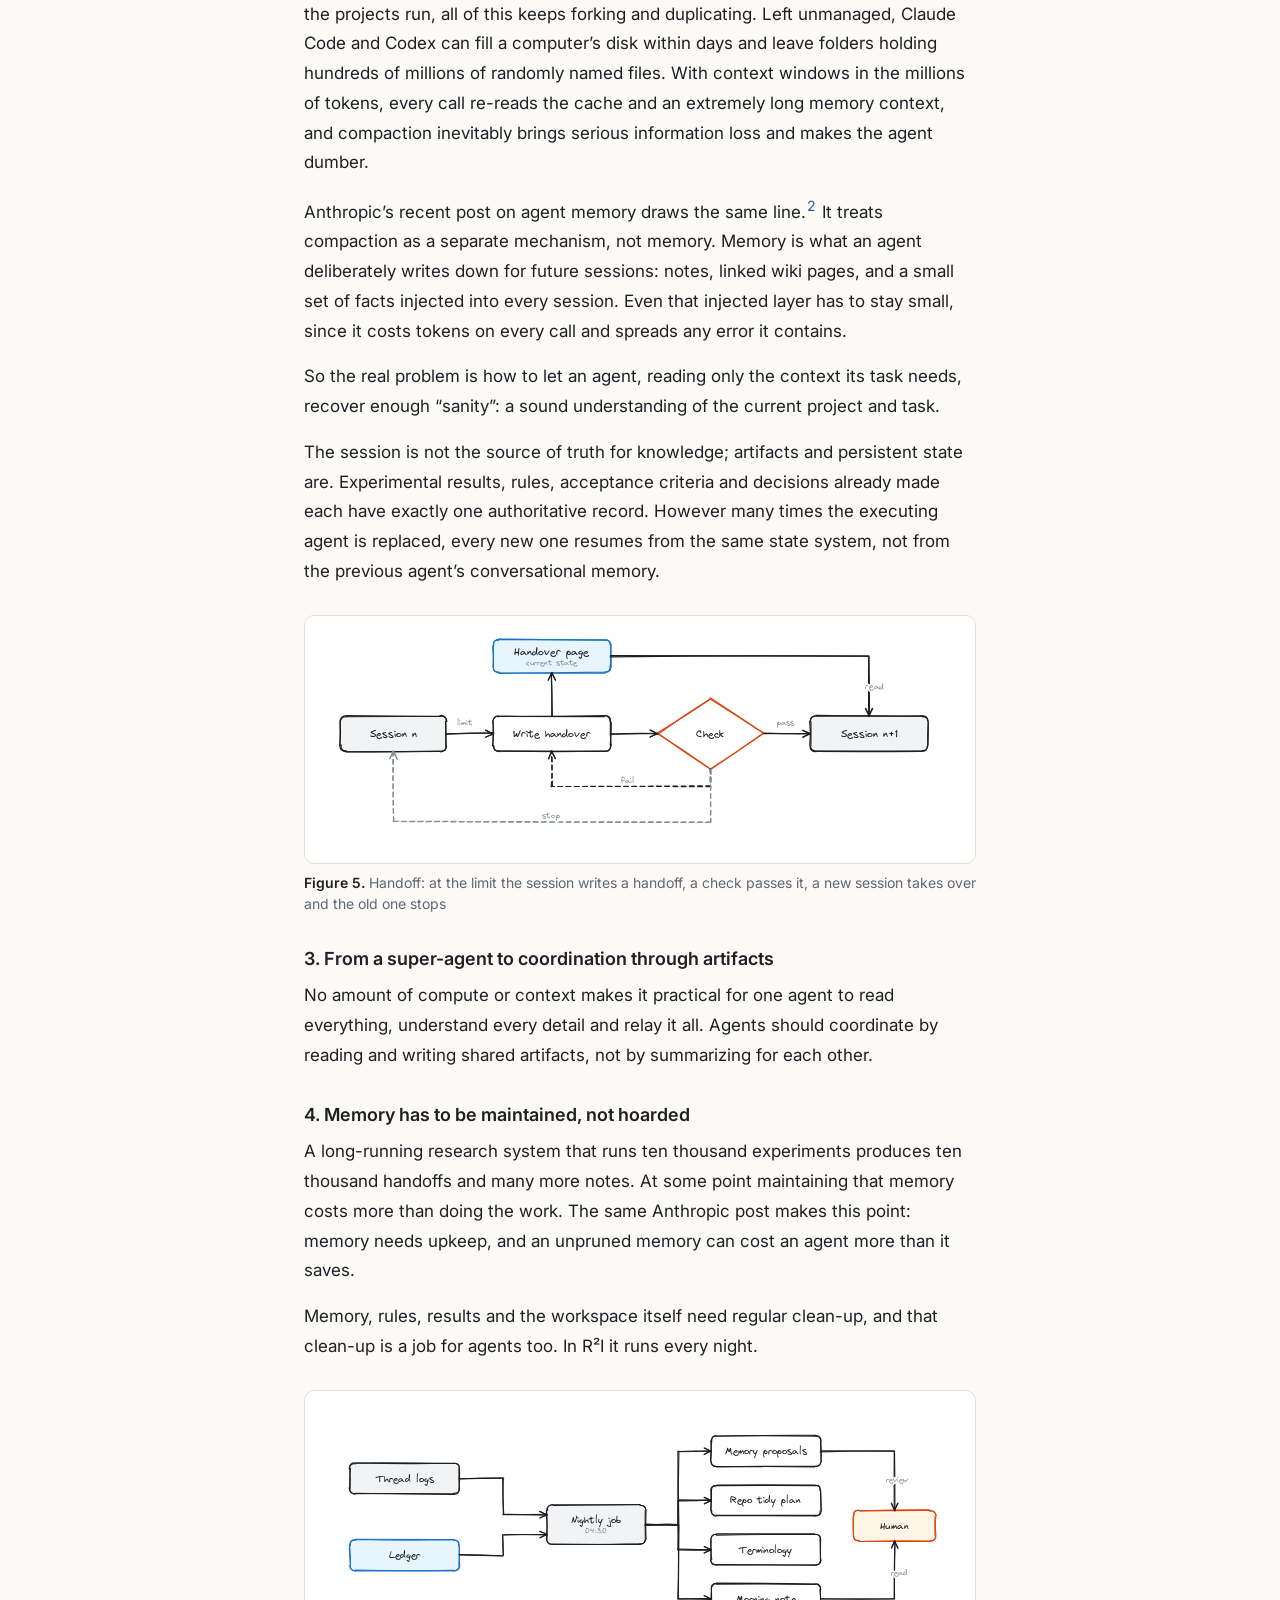
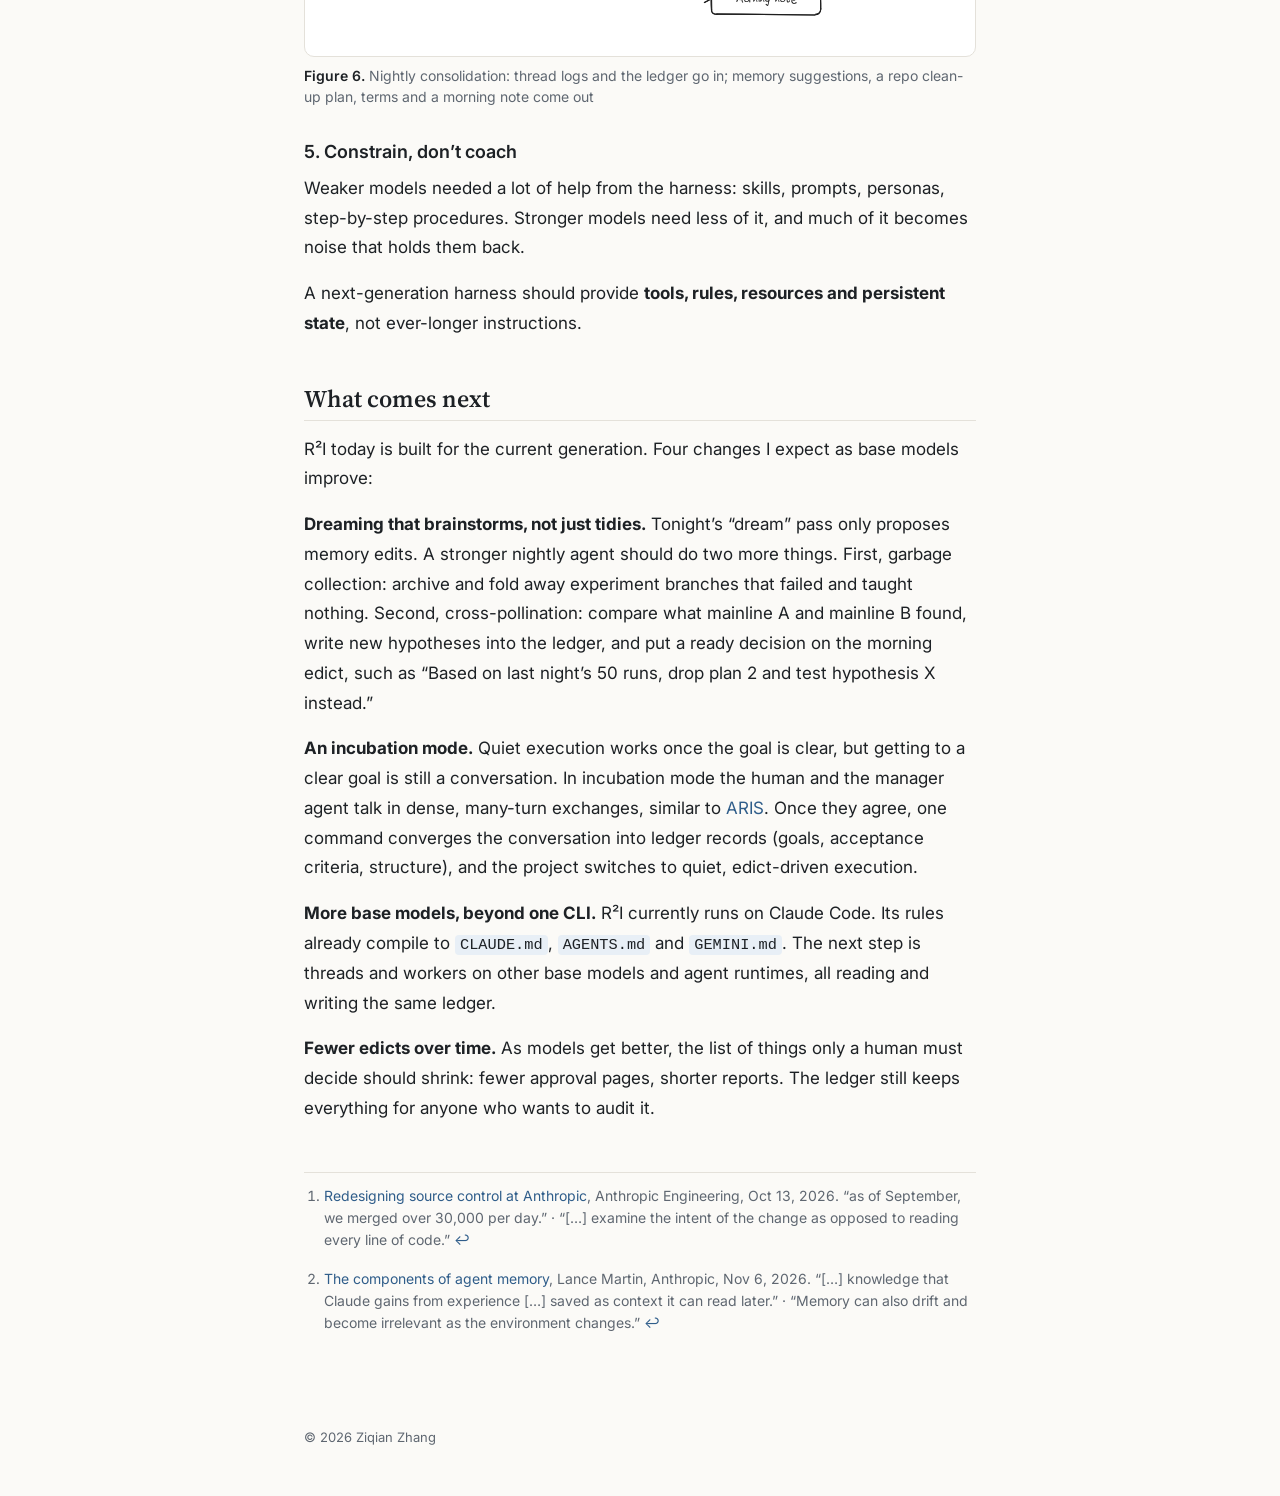
==== commit f9a6496a: "Blog: transparent R²I logo Co-Authored-By: Claude Opus 5.5 <noreply@anthropic.com>" ====
--- a/blog/r2i/index.html
+++ b/blog/r2i/index.html
@@ -18,7 +18,7 @@
 <nav class="crumbs"><a href="../../">Home</a> · <a href="../">Blog</a></nav>
 <div class="lang-toggle" role="group" aria-label="Language"><button type="button" data-set-lang="en">English</button><button type="button" data-set-lang="zh">中文</button></div>
 <article data-lang="en">
-<img class="post-logo" src="img/logo.jpg" alt="R²I logo" width="160" height="160">
+<img class="post-logo" src="img/logo.png" alt="R²I logo" width="160" height="160">
 <header class="post-head"><h1>R²I: What a Harness Is For When the Agent Is Smart Enough</h1><p class="byline">Ziqian Zhang · <time datetime="2026-11-11">2026-11-11</time></p></header>
 <p>I have been asking myself one question lately: as models keep getting stronger, what should the agents and harnesses around them actually do?</p>
 <h2 id="en-three-generations-in-two-years">Three generations in two years</h2>
@@ -101,7 +101,7 @@
 
 </article>
 <article data-lang="zh" hidden>
-<img class="post-logo" src="img/logo.jpg" alt="R²I logo" width="160" height="160">
+<img class="post-logo" src="img/logo.png" alt="R²I logo" width="160" height="160">
 <header class="post-head"><h1>R²I：当 Agent 足够聪明时，Harness 还该做什么</h1><p class="byline">Ziqian Zhang · <time datetime="2026-11-11">2026-11-11</time></p></header>
 <p>我最近一直在思考，面对 Next-Gen AI，我们究竟该怎么设计对应的 Agent 和 Harness。</p>
 <h2 id="zh-ai-演进的脉络">AI 演进的脉络</h2>
--- a/blog/blog.css
+++ b/blog/blog.css
@@ -11,7 +11,7 @@
 .lang-toggle button[aria-pressed="true"] { background: var(--accent-soft); color: var(--accent); }
 
 .post-head { margin-bottom: 32px; }
-.post-logo { display: block; width: 160px; height: 160px; margin: 0 0 20px; border-radius: 50%; }
+.post-logo { display: block; width: 160px; height: 160px; margin: 0 0 20px; }
 .post-head h1, .index-title { font: 600 34px/1.2 var(--serif); margin: 0 0 10px; }
 .byline { color: var(--muted); font-size: 14px; margin: 0; }
 
